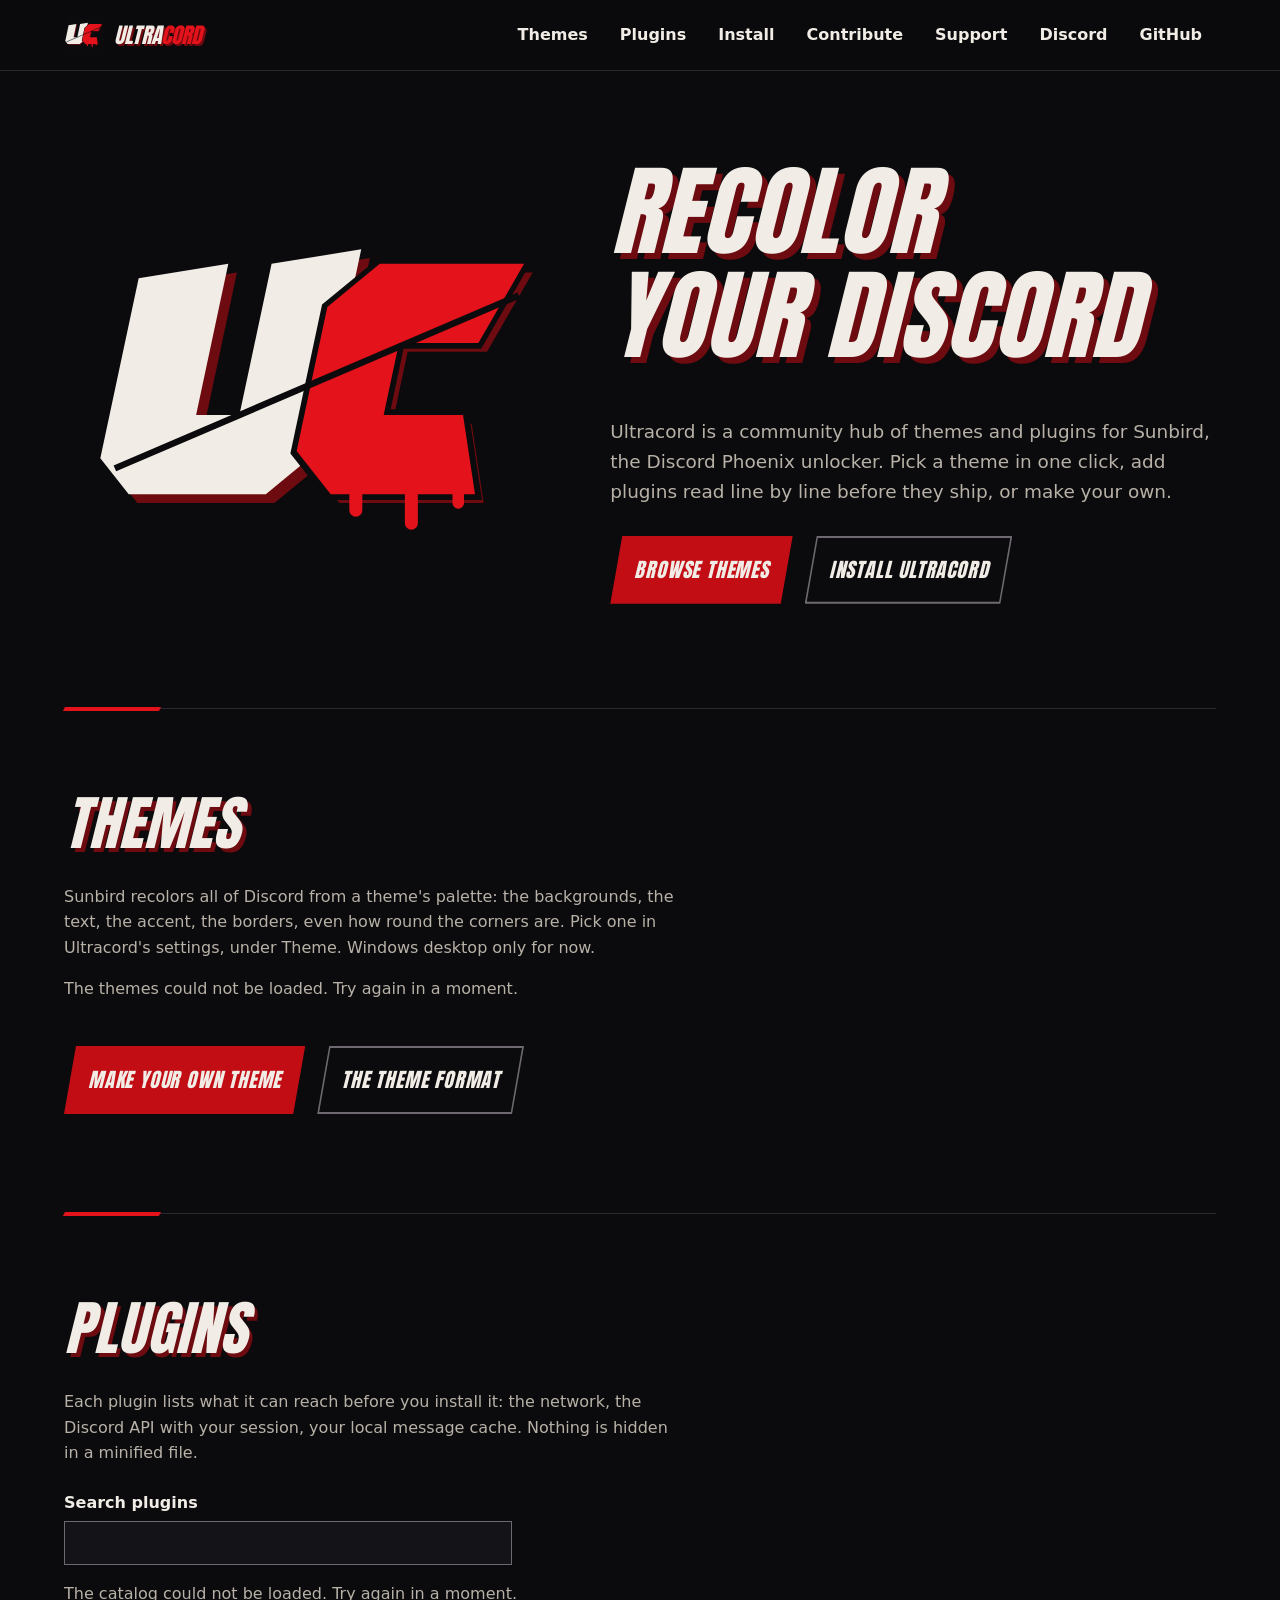
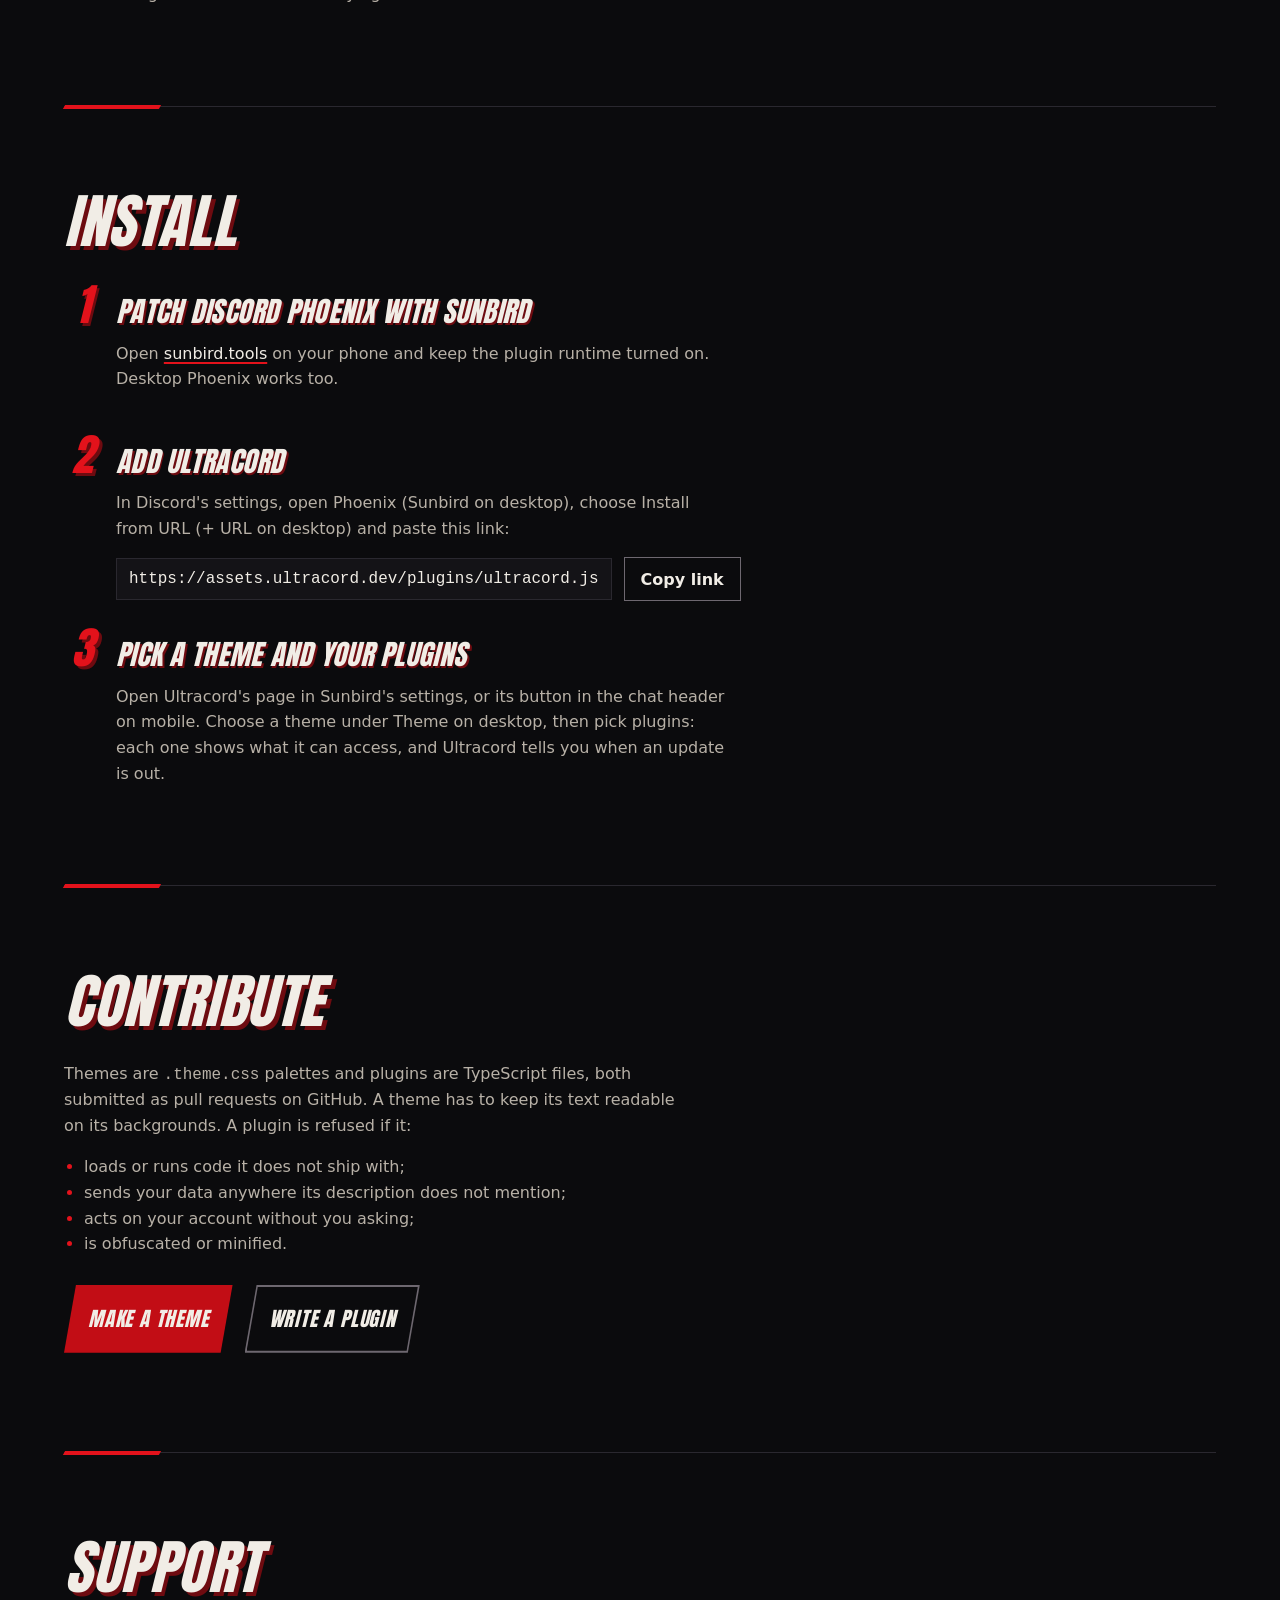
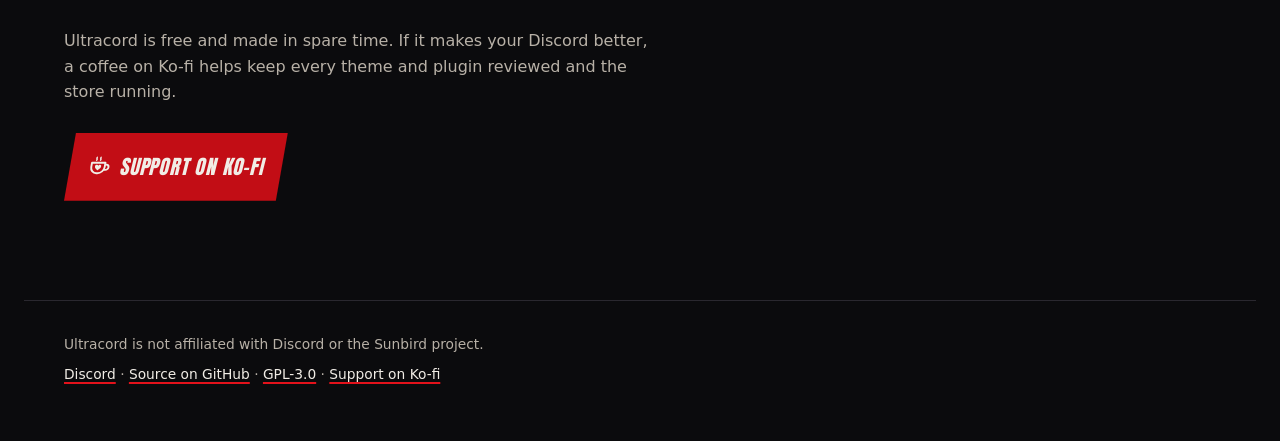
==== index.html @ 5e53730f "Add Discord Link" ====
<!doctype html>
<html lang="en">
<head>
  <meta charset="utf-8">
  <meta name="viewport" content="width=device-width, initial-scale=1">
  <meta name="color-scheme" content="dark">
  <meta name="theme-color" content="#0b0b0d">
  <meta http-equiv="Content-Security-Policy" content="default-src 'self'; connect-src 'self' https://assets.ultracord.dev; img-src 'self' data:; font-src 'self'; style-src 'self'; script-src 'self'; base-uri 'none'; form-action 'none'; object-src 'none'">
  <title>Ultracord: themes and plugins for Sunbird</title>
  <meta name="description" content="Community themes and reviewed plugins for Sunbird, the Discord Phoenix unlocker. Recolor Discord in one click.">
  <meta property="og:title" content="Ultracord">
  <meta property="og:description" content="Community themes and plugins for Sunbird, reviewed before they ship.">
  <meta property="og:image" content="https://ultracord.dev/assets/ultracord-icon-512.png">
  <meta property="og:url" content="https://ultracord.dev/">
  <link rel="icon" href="favicon.ico" sizes="48x48">
  <link rel="icon" href="favicon.svg" type="image/svg+xml">
  <link rel="apple-touch-icon" href="apple-touch-icon.png">
  <link rel="preload" href="fonts/anton-latin.woff2" as="font" type="font/woff2" crossorigin>
  <link rel="stylesheet" href="styles.css">
  <script src="app.js" type="module"></script>
</head>
<body>
  <a class="skip-link visually-hidden" href="#main-title">Skip to content</a>

  <header class="site-header">
    <div class="header-inner">
      <a class="site-logo" href="./">
        <img src="favicon.svg" width="40" height="40" alt="">
        <span class="wordmark">Ultra<span>cord</span></span>
      </a>

      <nav class="site-nav" aria-label="Primary">
        <button class="menu-button" type="button" popovertarget="site-menu" popovertargetaction="toggle" aria-controls="site-menu">
          <span class="menu-icon" aria-hidden="true"></span>
          <span>Menu</span>
        </button>
        <ul id="site-menu" class="site-menu" popover="auto">
          <li><a href="#themes">Themes</a></li>
          <li><a href="#plugins">Plugins</a></li>
          <li><a href="#install">Install</a></li>
          <li><a href="#contribute">Contribute</a></li>
          <li><a href="#support">Support</a></li>
          <li><a href="https://discord.gg/4bGBcUesCu">Discord</a></li>
          <li><a href="https://github.com/acasamit/ultracord">GitHub</a></li>
        </ul>
      </nav>
    </div>
  </header>

  <main>
    <section class="hero" aria-labelledby="main-title">
      <img class="hero-mark" src="assets/ultracord-logo-on-dark.svg" width="700" height="440" alt="" fetchpriority="high">
      <div class="hero-text">
        <h1 id="main-title" tabindex="-1">Recolor your Discord</h1>
        <p class="lead">Ultracord is a community hub of themes and plugins for Sunbird, the Discord Phoenix unlocker. Pick a theme in one click, add plugins read line by line before they ship, or make your own.</p>
        <p class="actions">
          <a class="button" href="#themes">Browse themes</a>
          <a class="button button-ghost" href="#install">Install Ultracord</a>
        </p>
      </div>
    </section>

    <section id="themes" class="section" aria-labelledby="themes-title">
      <h2 id="themes-title">Themes</h2>
      <p>Sunbird recolors all of Discord from a theme's palette: the backgrounds, the text, the accent, the borders, even how round the corners are. Pick one in Ultracord's settings, under Theme. Windows desktop only for now.</p>
      <p id="themes-status" class="status" role="status">Loading the themes…</p>
      <ul id="themes-catalog" class="cards theme-cards"></ul>
      <p class="actions">
        <a class="button" href="create.html">Make your own theme</a>
        <a class="button button-ghost" href="https://github.com/acasamit/ultracord/blob/main/themes/README.md">The theme format</a>
      </p>
    </section>

    <section id="plugins" class="section" aria-labelledby="plugins-title">
      <h2 id="plugins-title">Plugins</h2>
      <p>Each plugin lists what it can reach before you install it: the network, the Discord API with your session, your local message cache. Nothing is hidden in a minified file.</p>
      <div class="search">
        <label for="plugin-search">Search plugins</label>
        <input id="plugin-search" type="search" autocomplete="off" spellcheck="false">
      </div>
      <p id="catalog-status" class="status" role="status">Loading the catalog…</p>
      <ul id="catalog" class="cards"></ul>
    </section>

    <section id="install" class="section" aria-labelledby="install-title">
      <h2 id="install-title">Install</h2>
      <ol class="steps">
        <li>
          <h3>Patch Discord Phoenix with Sunbird</h3>
          <p>Open <a href="https://sunbird.tools/">sunbird.tools</a> on your phone and keep the plugin runtime turned on. Desktop Phoenix works too.</p>
        </li>
        <li>
          <h3>Add Ultracord</h3>
          <p>In Discord's settings, open Phoenix (Sunbird on desktop), choose Install from URL (+ URL on desktop) and paste this link:</p>
          <div class="copy-row">
            <code id="store-url">https://assets.ultracord.dev/plugins/ultracord.js</code>
            <span class="copy">
              <button class="copy-button" type="button" command="--copy" commandfor="store-url">Copy link<span class="visually-hidden"> to the Ultracord plugin</span></button>
              <span class="tip" role="status"></span>
            </span>
          </div>
        </li>
        <li>
          <h3>Pick a theme and your plugins</h3>
          <p>Open Ultracord's page in Sunbird's settings, or its button in the chat header on mobile. Choose a theme under Theme on desktop, then pick plugins: each one shows what it can access, and Ultracord tells you when an update is out.</p>
        </li>
      </ol>
    </section>

    <section id="contribute" class="section" aria-labelledby="contribute-title">
      <h2 id="contribute-title">Contribute</h2>
      <p>Themes are <code>.theme.css</code> palettes and plugins are TypeScript files, both submitted as pull requests on GitHub. A theme has to keep its text readable on its backgrounds. A plugin is refused if it:</p>
      <ul class="rules">
        <li>loads or runs code it does not ship with;</li>
        <li>sends your data anywhere its description does not mention;</li>
        <li>acts on your account without you asking;</li>
        <li>is obfuscated or minified.</li>
      </ul>
      <p class="actions">
        <a class="button" href="create.html">Make a theme</a>
        <a class="button button-ghost" href="https://github.com/acasamit/ultracord/blob/main/CONTRIBUTING.md">Write a plugin</a>
      </p>
    </section>

    <section id="support" class="section" aria-labelledby="support-title">
      <h2 id="support-title">Support</h2>
      <p>Ultracord is free and made in spare time. If it makes your Discord better, a coffee on Ko-fi helps keep every theme and plugin reviewed and the store running.</p>
      <p class="actions">
        <a class="button" href="https://ko-fi.com/acasamit">
          <svg class="button-icon" viewBox="0 0 24 24" width="24" height="24" aria-hidden="true" focusable="false">
            <path d="M8 2.5c-.8 1 .8 1.6 0 2.8M12 2.5c-.8 1 .8 1.6 0 2.8" fill="none" stroke="currentColor" stroke-width="1.6" stroke-linecap="round"/>
            <path d="M3.5 8h14v4.5a6.5 6.5 0 0 1-6.5 6.5h-1a6.5 6.5 0 0 1-6.5-6.5z" fill="none" stroke="currentColor" stroke-width="2" stroke-linejoin="round"/>
            <path d="M17.5 10h1.25a2.75 2.75 0 0 1 0 5.5H17" fill="none" stroke="currentColor" stroke-width="2"/>
            <path d="M10.5 16s-3.2-1.9-3.2-3.9a1.6 1.6 0 0 1 3.2-.5 1.6 1.6 0 0 1 3.2.5c0 2-3.2 3.9-3.2 3.9z" fill="currentColor"/>
          </svg>
          Support on Ko-fi
        </a>
      </p>
    </section>
  </main>

  <footer class="site-footer">
    <p>Ultracord is not affiliated with Discord or the Sunbird project.</p>
    <p><a href="https://discord.gg/4bGBcUesCu">Discord</a> · <a href="https://github.com/acasamit/ultracord">Source on GitHub</a> · <a href="https://github.com/acasamit/ultracord/blob/main/LICENSE">GPL-3.0</a> · <a href="https://ko-fi.com/acasamit">Support on Ko-fi</a></p>
  </footer>
</body>
</html>
---- styles.css ----
@font-face {
  font-family: "Anton";
  src: url("fonts/anton-latin.woff2") format("woff2");
  font-weight: 400;
  font-display: swap;
  unicode-range: U+0000-00FF, U+0131, U+0152-0153, U+02BB-02BC, U+02C6, U+02DA, U+02DC, U+0304,
    U+0308, U+0329, U+2000-206F, U+20AC, U+2122, U+2191, U+2193, U+2212, U+2215, U+FEFF, U+FFFD;
}

:root {
  color-scheme: dark;
  --ink: #0b0b0d;
  --panel: #141317;
  --line: #2a282f;
  --line-strong: #6e6870;
  --bone: #f1ede6;
  --muted: #b8b1a7;
  --red: #e3121b;
  --red-button: #c20d15;
  --red-text: #ff5a5f;
  --deep: #6e0b10;
  --display: "Anton", Impact, "Arial Narrow", sans-serif;
  --body: system-ui, -apple-system, "Segoe UI", Roboto, sans-serif;
  --mono: ui-monospace, "Cascadia Code", Consolas, monospace;
  --gutter: clamp(1rem, 0.5rem + 3vw, 2.5rem);
  --measure: 72rem;

  accent-color: var(--red);
  scrollbar-color: var(--line-strong) var(--ink);
}

html {
  background: var(--ink);
  scroll-padding-block-start: 5.5rem;
}

@media (prefers-reduced-motion: no-preference) {
  html {
    scroll-behavior: smooth;
  }
}

body {
  margin: 0;
  color: var(--bone);
  font-family: var(--body);
  font-size-adjust: from-font;
  font-size: 1rem;
  line-height: 1.6;
  overflow-wrap: break-word;
}

::selection {
  background: var(--red-button);
  color: var(--bone);
}

img {
  max-inline-size: 100%;
  block-size: auto;
}

a {
  color: var(--bone);
  text-decoration-color: var(--red);
  text-decoration-thickness: 0.12em;
  text-underline-offset: 0.2em;

  &:hover {
    color: var(--red-text);
  }
}

:where(a:any-link, button, input, select):focus-visible {
  outline: 3px solid var(--bone);
  outline-offset: 3px;
}

:where(h1, h2, h3) {
  font-family: var(--display);
  font-size-adjust: cap-height from-font;
  font-weight: 400;
  font-style: italic;
  line-height: 1.05;
  letter-spacing: 0.01em;
  text-transform: uppercase;
  text-wrap: balance;
  text-shadow: 0.06em 0.06em 0 var(--deep);
  margin-block: 0 0.5em;
}

h1 {
  font-size: clamp(2.75rem, 1.4rem + 6vw, 6.5rem);
}

h2 {
  font-size: clamp(2rem, 1.3rem + 3vw, 3.75rem);
}

h3 {
  font-size: clamp(1.375rem, 1.2rem + 0.8vw, 1.75rem);
}

p,
li {
  text-wrap: pretty;
}

p {
  max-inline-size: 60ch;
  margin-block: 0 1rem;
}

code {
  font-family: var(--mono);
  font-size: 0.9375rem;
}

.visually-hidden:where(:not(:focus-within, :active)) {
  position: absolute !important;
  clip-path: inset(50%) !important;
  overflow: hidden !important;
  width: 1px !important;
  height: 1px !important;
  margin: -1px !important;
  padding: 0 !important;
  border: 0 !important;
  white-space: nowrap !important;
}

.skip-link:focus-visible {
  position: fixed;
  inset-block-start: 1rem;
  inset-inline-start: 1rem;
  z-index: 10;
  padding: 0.75rem 1rem;
  background: var(--bone);
  color: var(--ink);
}

/* Header and navigation */

.site-header {
  position: sticky;
  inset-block-start: 0;
  z-index: 5;
  background: color-mix(in srgb, var(--ink) 92%, transparent);
  border-block-end: 1px solid var(--line);
}

.header-inner {
  display: flex;
  align-items: center;
  justify-content: space-between;
  gap: 1.5rem;
  max-inline-size: var(--measure);
  margin-inline: auto;
  padding: 0.75rem var(--gutter);

  > * {
    flex-shrink: 0;
    white-space: nowrap;
  }
}

.site-logo {
  display: inline-flex;
  align-items: center;
  gap: 0.625rem;
  text-decoration: none;

  img {
    inline-size: 2.5rem;
  }
}

.wordmark {
  font-family: var(--display);
  font-size: 1.75rem;
  font-style: italic;
  line-height: 1;
  text-transform: uppercase;
  text-shadow: 0.06em 0.06em 0 var(--deep);
  color: var(--bone);

  span {
    color: var(--red);
  }
}

.menu-button {
  display: inline-flex;
  align-items: center;
  gap: 0.5rem;
  min-block-size: 2.75rem;
  padding: 0.5rem 0.875rem;
  border: 1px solid var(--line-strong);
  background: var(--panel);
  color: var(--bone);
  font: inherit;
  cursor: pointer;
  anchor-name: --menu-button;
}

.menu-icon {
  inline-size: 1.125rem;
  block-size: 0.875rem;
  background: linear-gradient(currentColor 0 0) top / 100% 2px no-repeat,
    linear-gradient(currentColor 0 0) center / 100% 2px no-repeat,
    linear-gradient(currentColor 0 0) bottom / 100% 2px no-repeat;
}

.site-menu {
  list-style: none;
  margin: 0;
  padding: 0.5rem;
  border: 1px solid var(--line-strong);
  background: var(--panel);
  color: var(--bone);

  a {
    display: block;
    padding: 0.625rem 0.875rem;
    font-weight: 600;
    text-decoration: none;

    &:hover {
      color: var(--red-text);
    }
  }
}

.site-header .site-menu {
  position: fixed;
  inset: auto;
  inset-block-start: anchor(--menu-button bottom);
  inset-inline-end: 1rem;
  inline-size: min(80dvw, 18rem);
  max-inline-size: calc(100dvw - 2rem);
  block-size: fit-content;
  max-block-size: calc(100dvh - 6rem);
  margin-block-start: 0.5rem;
  overflow: auto;
}

@supports not (anchor-name: --a) {
  .site-header .site-menu {
    inset-block-start: 4.5rem;
  }
}

.site-header.is-wide {
  .menu-button {
    display: none;
  }

  .site-menu {
    position: static;
    display: flex;
    align-items: center;
    gap: 0.25rem;
    inline-size: auto;
    max-inline-size: none;
    block-size: auto;
    max-block-size: none;
    overflow: visible;
    margin: 0;
    padding: 0;
    border: 0;
    background: transparent;
  }

  .site-menu::backdrop {
    display: none;
  }
}

.site-header.is-measuring * {
  transition: none !important;
}

/* Sections */

main {
  max-inline-size: var(--measure);
  margin-inline: auto;
  padding-inline: var(--gutter);
}

.hero {
  display: grid;
  gap: clamp(1.5rem, 1rem + 2vw, 3rem);
  align-items: center;
  padding-block: clamp(2.5rem, 1.5rem + 5vw, 6rem);

  h1:focus {
    outline: none;
  }
}

@media (width >= 60rem) {
  .hero {
    grid-template-columns: minmax(0, 5fr) minmax(0, 6fr);
  }
}

.hero-mark {
  inline-size: min(100%, 34rem);
  justify-self: center;
}

.lead {
  font-size: 1.1875rem;
  color: var(--muted);
}

.section {
  position: relative;
  padding-block: clamp(3rem, 2rem + 4vw, 5.5rem);
  border-block-start: 1px solid var(--line);

  &::before {
    content: "";
    position: absolute;
    inset-block-start: -2px;
    inset-inline-start: 0;
    inline-size: 6rem;
    block-size: 4px;
    background: var(--red);
    transform: skewX(-30deg);
  }

  > p {
    color: var(--muted);
  }
}

/* Buttons */

.actions {
  display: flex;
  flex-wrap: wrap;
  gap: 0.75rem;
  margin-block-start: 1.75rem;
}

.button {
  position: relative;
  isolation: isolate;
  display: inline-flex;
  align-items: center;
  min-block-size: 3rem;
  padding: 0.625rem 1.5rem;
  color: var(--bone);
  font-family: var(--display);
  /* Anton at its own size: the body's x-height match would shrink it by about 15%. */
  font-size-adjust: cap-height from-font;
  font-size: 1.25rem;
  font-style: italic;
  letter-spacing: 0.04em;
  text-decoration: none;
  text-transform: uppercase;

  &::before {
    content: "";
    position: absolute;
    inset: 0;
    z-index: -1;
    background: var(--red-button);
    clip-path: polygon(0.75rem 0, 100% 0, calc(100% - 0.75rem) 100%, 0 100%);
  }

  &:hover {
    color: var(--bone);

    &::before {
      background: var(--deep);
    }
  }
}

/* Leans with the italic label. */
.button-icon {
  flex: none;
  inline-size: 1.15em;
  block-size: 1.15em;
  margin-inline-end: 0.5rem;
  transform: skewX(-10deg);
}

/* The outline is a full shape with a smaller one on top, so the slanted sides keep it too. */
.button-ghost {
  &::before,
  &:hover::before {
    background: var(--line-strong);
  }

  &::after {
    content: "";
    position: absolute;
    inset: 2px;
    z-index: -1;
    background: var(--ink);
    clip-path: polygon(0.7rem 0, 100% 0, calc(100% - 0.7rem) 100%, 0 100%);
  }

  &:hover::after {
    background: var(--panel);
  }
}

/* Catalog */

.search {
  display: grid;
  gap: 0.375rem;
  max-inline-size: 28rem;
  margin-block: 1.5rem 1rem;

  label {
    font-weight: 600;
  }

  input {
    min-block-size: 2.75rem;
    padding: 0.5rem 0.75rem;
    border: 1px solid var(--line-strong);
    background: var(--panel);
    color: var(--bone);
    font: inherit;
  }
}

.status {
  color: var(--muted);
}

.cards {
  display: grid;
  grid-template-columns: repeat(auto-fill, minmax(min(100%, 19rem), 1fr));
  gap: 1rem;
  list-style: none;
  margin: 0;
  padding: 0;
}

.card {
  container-type: inline-size;
  display: grid;
  gap: 0.75rem;
  block-size: 100%;
  box-sizing: border-box;
  padding: 1.25rem;
  background: var(--panel);
  border: 1px solid var(--line);
  border-block-start: 3px solid var(--red);

  h3 {
    margin: 0;
    font-size: 1.5rem;
  }

  > p {
    margin: 0;
    color: var(--muted);
  }

  footer {
    align-self: end;
  }
}

.meta {
  display: flex;
  flex-wrap: wrap;
  gap: 0.25rem 1rem;
  margin: 0;
  padding: 0;
  list-style: none;
  font-size: 0.875rem;
  color: var(--muted);
}

.access {
  display: flex;
  flex-wrap: wrap;
  gap: 0.375rem;
  margin: 0;
  padding: 0;
  list-style: none;

  li {
    padding: 0.125rem 0.5rem;
    border: 1px solid var(--line-strong);
    font-size: 0.8125rem;
  }
}

.warning {
  color: var(--red-text);
  font-weight: 600;
}

/* Copy */

.copy-row {
  display: flex;
  flex-wrap: wrap;
  align-items: center;
  gap: 0.5rem 0.75rem;

  code {
    padding: 0.5rem 0.75rem;
    background: var(--panel);
    border: 1px solid var(--line);
    overflow-wrap: anywhere;
  }
}

.copy {
  position: relative;
  display: inline-flex;
}

.copy-button {
  min-inline-size: 1.5rem;
  min-block-size: 2.75rem;
  padding: 0.5rem 1rem;
  border: 1px solid var(--line-strong);
  background: var(--ink);
  color: var(--bone);
  font: inherit;
  font-weight: 600;
  cursor: pointer;

  &:hover {
    border-color: var(--bone);
  }

  &[data-copied] {
    border-color: var(--bone);
  }

  &[data-failed] {
    border-color: var(--red-text);
  }
}

.tip {
  position: absolute;
  inset-block-end: calc(100% + 0.5rem);
  inset-inline-start: 50%;
  translate: -50% 0;
  padding: 0.25rem 0.5rem;
  background: var(--bone);
  color: var(--ink);
  font-size: 0.875rem;
  font-weight: 600;
  white-space: nowrap;
  opacity: 0;
  pointer-events: none;
}

.copy-button:is([data-copied], [data-failed]) + .tip {
  opacity: 1;
}

@media (prefers-reduced-motion: no-preference) {
  .tip {
    transition: opacity 0.15s;
  }
}

/* Install steps */

.steps {
  display: grid;
  gap: 1.5rem;
  margin: 1.5rem 0 0;
  padding: 0;
  list-style: none;
  counter-reset: step;

  /* The number sits on the title's baseline, in a column as wide for every step, so the titles
     line up whatever the digit. */
  > li {
    counter-increment: step;
    display: grid;
    grid-template-columns: 2.25rem minmax(0, 1fr);
    column-gap: 1rem;

    &::before {
      content: counter(step);
      grid-row: 1;
      align-self: baseline;
      font-family: var(--display);
      font-size-adjust: cap-height from-font;
      font-size: 2.75rem;
      font-style: italic;
      line-height: 1;
      text-align: center;
      color: var(--red);
      text-shadow: 0.06em 0.06em 0 var(--deep);
    }

    > * {
      grid-column: 2;
    }

    > h3 {
      grid-row: 1;
      align-self: baseline;
    }

    p {
      color: var(--muted);
    }
  }
}

.rules {
  color: var(--muted);
  max-inline-size: 60ch;
  padding-inline-start: 1.25rem;

  li::marker {
    color: var(--red);
  }
}

.site-footer {
  max-inline-size: var(--measure);
  margin-inline: auto;
  padding: 2rem var(--gutter) 3rem;
  border-block-start: 1px solid var(--line);
  color: var(--muted);
  font-size: 0.875rem;

  p {
    margin-block: 0 0.5rem;
  }
}

@media (pointer: coarse) {
  .site-menu a {
    padding-block: 0.875rem;
  }
}

@media (forced-colors: active) {
  .button::before {
    border: 2px solid ButtonText;
  }
}

/* Themes: each card draws a sketch of Discord in the theme's palette. */

.theme-cards {
  grid-template-columns: repeat(auto-fill, minmax(min(100%, 21rem), 1fr));
}

.theme-card {
  border-block-start-color: var(--tp-accent, var(--red));
}

.button-small {
  min-block-size: 2.25rem;
  padding: 0.375rem 1.125rem;
  font-size: 1rem;
}

.swatches {
  display: flex;
  flex-wrap: wrap;
  gap: 0.25rem;
  margin: 0;
  padding: 0;
  list-style: none;

  li {
    inline-size: 1.375rem;
    aspect-ratio: 1;
    background: var(--c);
    border: 1px solid var(--line-strong);
  }
}

/* The sketch: server list, channels, chat with a popup. Sizes follow the card's width. */
.tp {
  --tp-r: 1;
  display: grid;
  grid-template-columns: 11% 28% 1fr;
  aspect-ratio: 16 / 10;
  overflow: hidden;
  border: 1px solid var(--line);
  background: var(--tp-primary);
  container-type: inline-size;
}

/* Below the layout rules, so a row stays flex. */
:where(.tp span) {
  display: block;
}

.tp-bar {
  flex: none;
  inline-size: var(--w);
  block-size: 1.6cqi;
  border-radius: 1cqi;
  background: var(--tp-muted);
  opacity: 0.8;

  &.is-strong {
    background: var(--tp-text);
    opacity: 1;
  }
}

.tp-rail {
  display: flex;
  flex-direction: column;
  align-items: center;
  gap: 2.4cqi;
  padding-block: 3cqi;
  background: var(--tp-tertiary);
}

.tp-server {
  inline-size: 6.6cqi;
  aspect-ratio: 1;
  border-radius: 50%;
  background: var(--tp-elevated);

  &.is-home,
  &.is-active {
    border-radius: calc(2cqi * var(--tp-r));
    background: var(--tp-accent);
  }
}

.tp-sep {
  inline-size: 4cqi;
  block-size: 0.4cqi;
  background: var(--tp-border);
}

.tp-side {
  display: flex;
  flex-direction: column;
  gap: 1.6cqi;
  padding: 3cqi 2.4cqi;
  background: var(--tp-secondary);
}

.tp-name {
  margin-block-end: 1.6cqi;
}

.tp-row {
  display: flex;
  align-items: center;
  gap: 1.6cqi;
  padding: 1.2cqi 1.6cqi;
  border-radius: calc(1cqi * var(--tp-r));

  &.is-active {
    background: var(--tp-elevated);

    .tp-bar {
      background: var(--tp-text);
      opacity: 1;
    }
  }
}

.tp-hash {
  flex: none;
  inline-size: 1.6cqi;
  aspect-ratio: 1;
  border: 0.35cqi solid var(--tp-muted);
  border-radius: 0.4cqi;
  transform: skewX(-12deg);
}

.tp-chat {
  position: relative;
  display: flex;
  flex-direction: column;
  gap: 3cqi;
  padding: 0 3.5cqi 3cqi;
}

.tp-head {
  display: flex;
  align-items: center;
  gap: 1.6cqi;
  padding-block: 3cqi;
  border-block-end: 0.3cqi solid var(--tp-border);
}

.tp-msg {
  display: flex;
  gap: 2.4cqi;
}

.tp-avatar {
  flex: none;
  inline-size: 7cqi;
  aspect-ratio: 1;
  border-radius: 50%;
  background: var(--tp-elevated);

  &.is-accent {
    background: var(--tp-accent);
  }
}

.tp-lines {
  display: flex;
  flex: 1;
  flex-direction: column;
  gap: 1.4cqi;
  padding-block-start: 0.6cqi;
}

.tp-new {
  display: flex;
  align-items: center;
  gap: 1.6cqi;

  &::before {
    content: "";
    flex: 1;
    block-size: 0.3cqi;
    background: var(--tp-accent);
  }
}

.tp-pill {
  inline-size: 7cqi;
  block-size: 2.4cqi;
  border-radius: calc(0.8cqi * var(--tp-r));
  background: var(--tp-accent);
}

.tp-pop {
  position: absolute;
  inset-block-start: 26%;
  inset-inline-end: 4cqi;
  display: flex;
  flex-direction: column;
  gap: 1.4cqi;
  inline-size: 22cqi;
  padding: 2.4cqi;
  border: 0.3cqi solid var(--tp-border);
  border-radius: calc(1.6cqi * var(--tp-r));
  background: var(--tp-elevated);
  box-shadow: 0 1.6cqi 4cqi rgb(0 0 0 / 0.4);
}

.tp-btn {
  block-size: 3.6cqi;
  margin-block-start: 0.8cqi;
  border-radius: calc(1cqi * var(--tp-r));
  background: var(--tp-accent);
}

.tp-input {
  margin-block-start: auto;
  padding: 2.2cqi 2.4cqi;
  border-radius: calc(1.6cqi * var(--tp-r));
  background: var(--tp-elevated);
}

@media (forced-colors: active) {
  .tp {
    display: none;
  }
}

/* Theme maker: the form on the left, the sketch and its checks kept in view on the right. On a
   phone the sketch stays pinned under the header, smaller, above the form. */

button.button {
  border: 0;
  background: none;
  cursor: pointer;
}

.button[aria-disabled="true"] {
  opacity: 0.55;
  cursor: not-allowed;
}

.creator-head {
  padding-block: clamp(2rem, 1.5rem + 3vw, 4rem) 1.5rem;

  h1:focus {
    outline: none;
  }
}

.creator {
  display: grid;
  gap: 2rem;
  padding-block-end: clamp(3rem, 2rem + 4vw, 5.5rem);
}

.creator-side {
  position: sticky;
  inset-block-start: 4.1rem;
  z-index: 1;
  padding-block: 0.75rem;
  background: var(--ink);
  border-block-end: 1px solid var(--line);
}

.creator-preview .tp {
  max-inline-size: calc(30dvh * 1.6);
  margin-inline: auto;
}

@media (width >= 60rem) {
  .creator {
    grid-template-columns: minmax(0, 1fr) minmax(0, 1.2fr);
    grid-template-areas:
      "form side"
      "out side";
    align-items: start;
    column-gap: 3rem;
  }

  .creator-form {
    grid-area: form;
  }

  .creator-out {
    grid-area: out;
  }

  .creator-side {
    grid-area: side;
    inset-block-start: 6rem;
    padding: 0;
    border: 0;
  }

  .creator-preview .tp {
    max-inline-size: none;
  }
}

.checks {
  display: flex;
  flex-wrap: wrap;
  justify-content: center;
  gap: 0.375rem;
  margin: 0.75rem 0 0;
  padding: 0;
  list-style: none;
  font-size: 0.8125rem;

  li {
    display: inline-flex;
    align-items: baseline;
    gap: 0.25rem;
    padding: 0.25rem 0.625rem;
    border: 1px solid var(--line-strong);
    background: var(--panel);
    color: var(--muted);

    &::before {
      content: "\2713" / "";
      color: var(--bone);
      font-weight: 700;
    }
  }

  strong {
    color: var(--bone);
  }

  .is-low {
    border-color: var(--red-text);

    &::before {
      content: "\00D7" / "";
      color: var(--red-text);
    }

    strong,
    .needs {
      color: var(--red-text);
    }
  }
}

@media (width >= 60rem) {
  .checks {
    justify-content: start;
    font-size: 0.875rem;
  }
}

.field-group {
  margin: 0 0 2rem;
  padding: 0;
  border: 0;
  min-inline-size: 0;

  legend {
    margin-block-end: 0.75rem;
    padding: 0;
    font-family: var(--display);
    font-size-adjust: cap-height from-font;
    font-size: 1.5rem;
    font-style: italic;
    text-transform: uppercase;
    text-shadow: 0.06em 0.06em 0 var(--deep);
  }
}

.field {
  display: grid;
  gap: 0.375rem;
  margin-block-end: 1.25rem;

  > label {
    font-weight: 600;
  }
}

.help {
  margin: 0;
  color: var(--muted);
  font-size: 0.875rem;
}

.creator-form :is(input[type="text"], select) {
  min-block-size: 2.75rem;
  box-sizing: border-box;
  inline-size: 100%;
  padding: 0.5rem 0.75rem;
  border: 1px solid var(--line-strong);
  background: var(--panel);
  color: var(--bone);
  font: inherit;
}

.color-rows {
  display: grid;
  gap: 0.5rem;
}

.color-row {
  display: grid;
  grid-template-columns: minmax(0, 1fr) 2.75rem 6.25rem;
  align-items: center;
  gap: 0.75rem;
  padding: 0.5rem 0.5rem 0.5rem 0.875rem;
  background: var(--panel);
  border: 1px solid var(--line);

  label {
    font-weight: 600;
  }

  .help {
    display: block;
    font-size: 0.8125rem;
    line-height: 1.35;
  }

  input[type="color"] {
    inline-size: 2.75rem;
    block-size: 2.75rem;
    padding: 0;
    border: 1px solid var(--line-strong);
    background: none;
    cursor: pointer;

    &::-webkit-color-swatch-wrapper {
      padding: 0;
    }

    &::-webkit-color-swatch {
      border: 0;
    }

    &::-moz-color-swatch {
      border: 0;
    }
  }

  .hex {
    background: var(--ink);
    font-family: var(--mono);
    font-size: 0.9375rem;
    text-transform: lowercase;

    &[aria-invalid="true"] {
      border-color: var(--red-text);
    }
  }
}

.color-name {
  display: grid;
  min-inline-size: 0;
}

.range-row {
  display: flex;
  align-items: center;
  gap: 1rem;

  input {
    flex: 1;
    min-inline-size: 0;
    min-block-size: 2.75rem;
  }

  output {
    min-inline-size: 3ch;
    font-family: var(--mono);
    font-variant-numeric: tabular-nums;
  }
}

.check {
  display: flex;
  align-items: center;
  gap: 0.625rem;
  min-block-size: 2.75rem;
  font-weight: 600;
  cursor: pointer;

  input {
    inline-size: 1.25rem;
    block-size: 1.25rem;
    margin: 0;
  }
}

.creator-out {
  min-inline-size: 0;

  h2 {
    font-size: clamp(1.75rem, 1.3rem + 2vw, 2.5rem);
  }

  h3 {
    margin-block-start: 2rem;
    font-size: 1.375rem;
  }

  > p:not(.actions) {
    color: var(--muted);
  }
}

.out-head {
  display: flex;
  flex-wrap: wrap;
  align-items: center;
  justify-content: space-between;
  gap: 0.5rem 1rem;
  margin-block-end: 0.5rem;
}

.file-name {
  overflow-wrap: anywhere;
  color: var(--muted);
}

.code-box {
  margin: 0;
  padding: 1rem 1.25rem;
  overflow-x: auto;
  background: var(--panel);
  border: 1px solid var(--line);
  font-size: 0.875rem;
  line-height: 1.55;
  tab-size: 2;
  white-space: pre-wrap;
  overflow-wrap: anywhere;
}

.creator-out .actions {
  margin-block-start: 1.25rem;
}

.try-steps {
  margin: 0;
  padding-inline-start: 1.25rem;
  color: var(--muted);
  max-inline-size: 60ch;

  li {
    margin-block-end: 0.375rem;
  }

  li::marker {
    color: var(--red);
    font-weight: 700;
  }

  strong {
    color: var(--bone);
  }
}
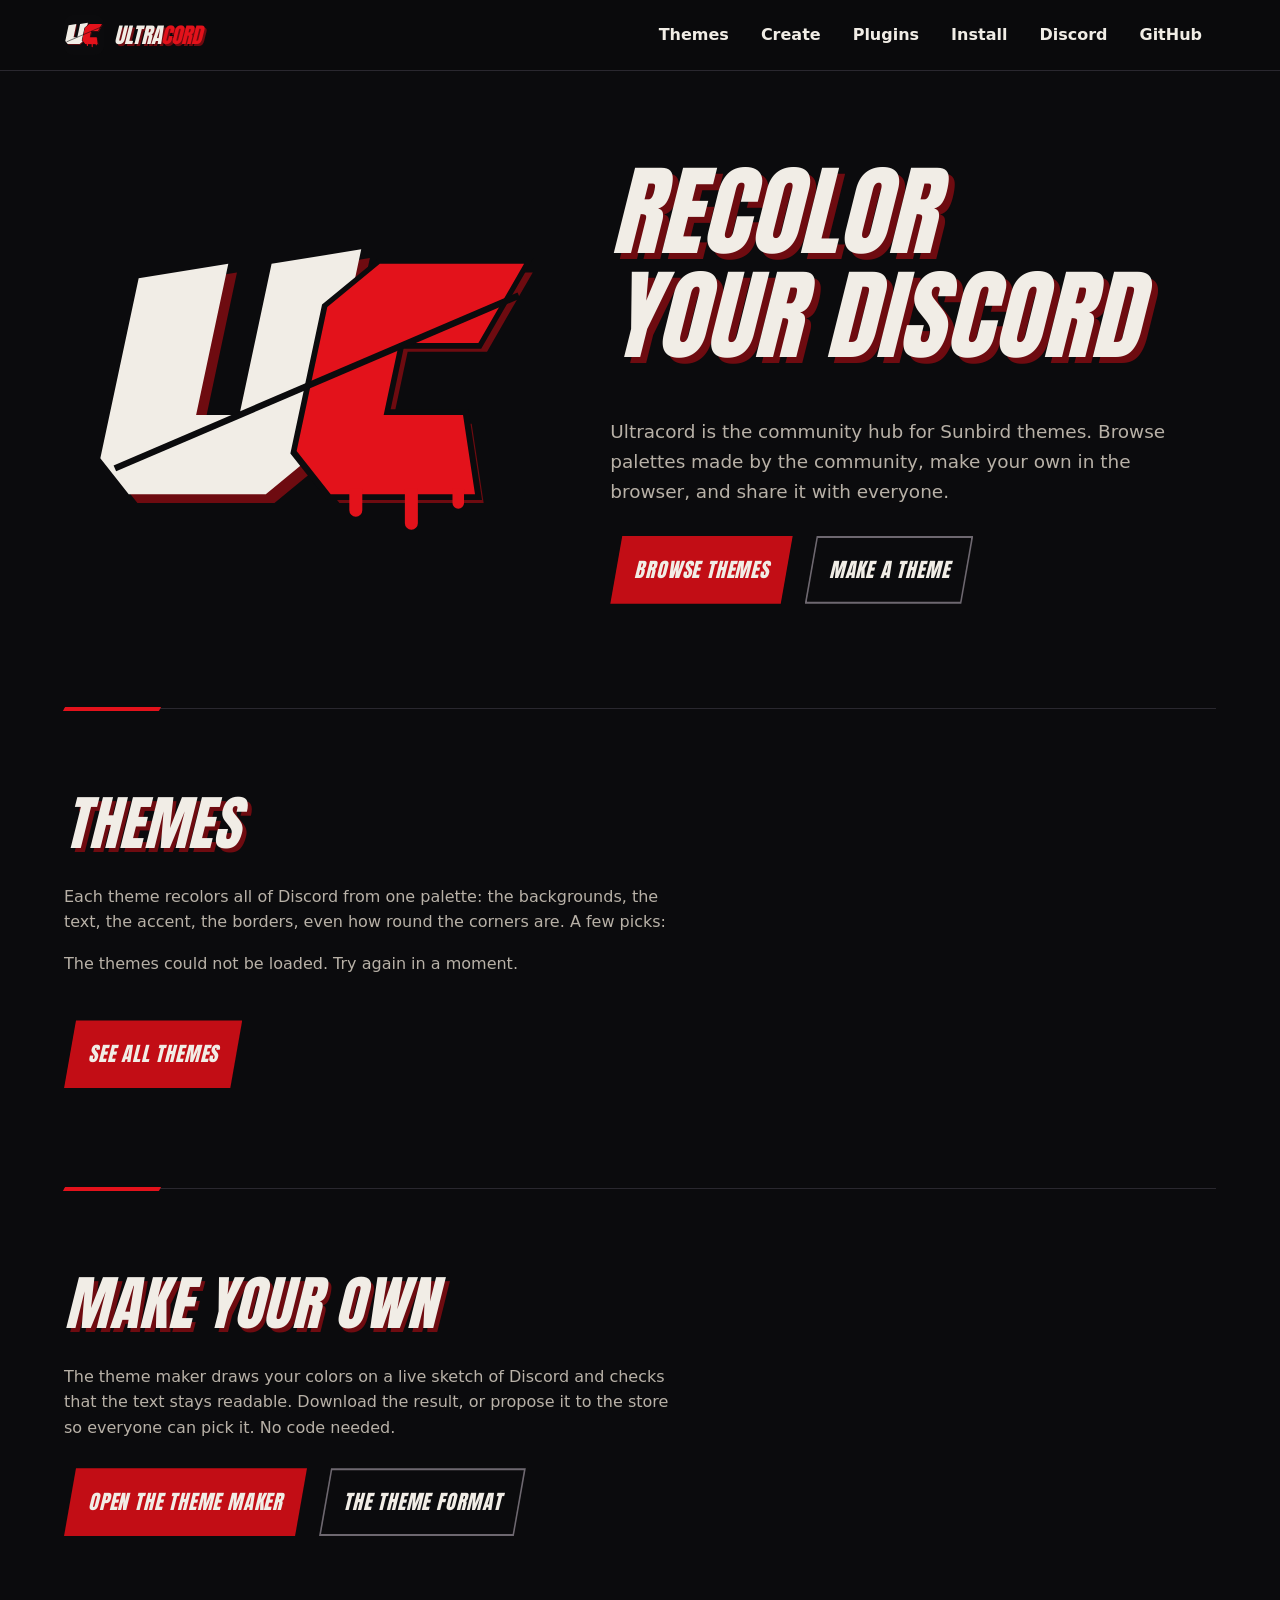
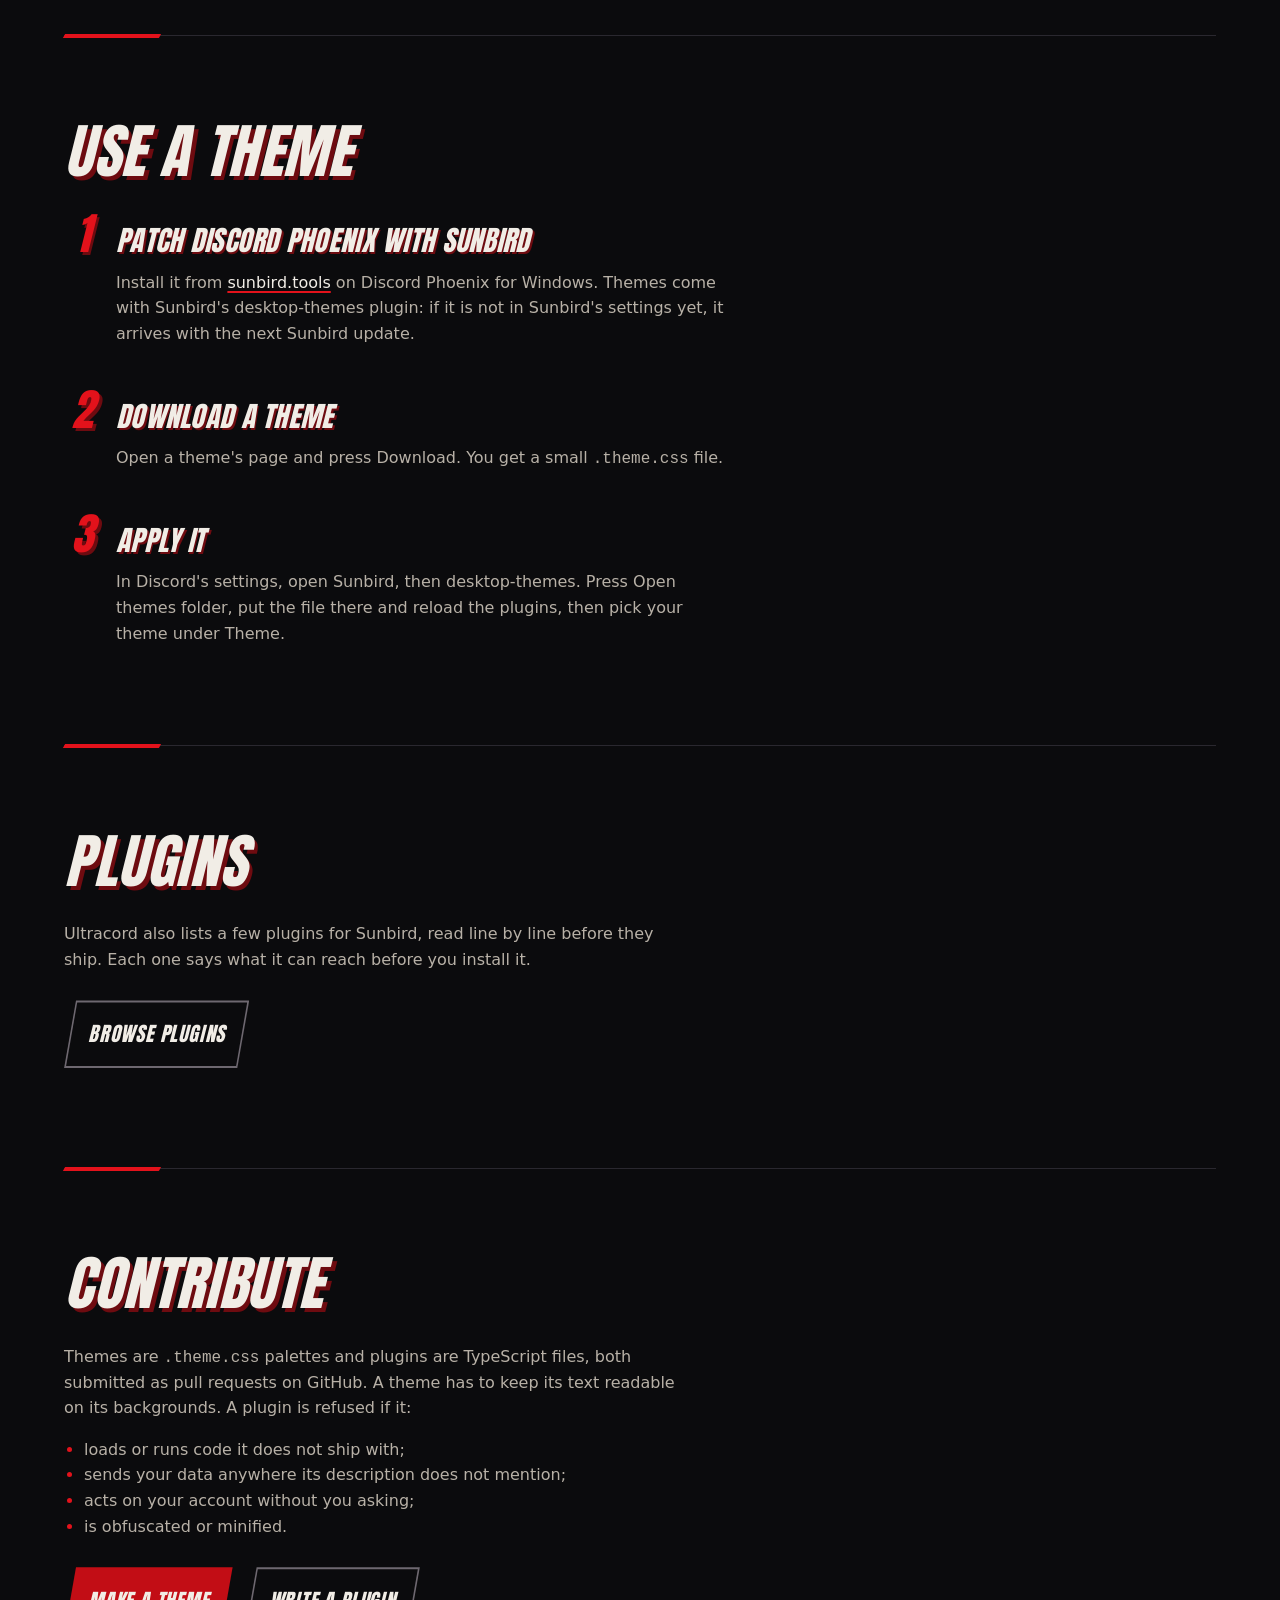
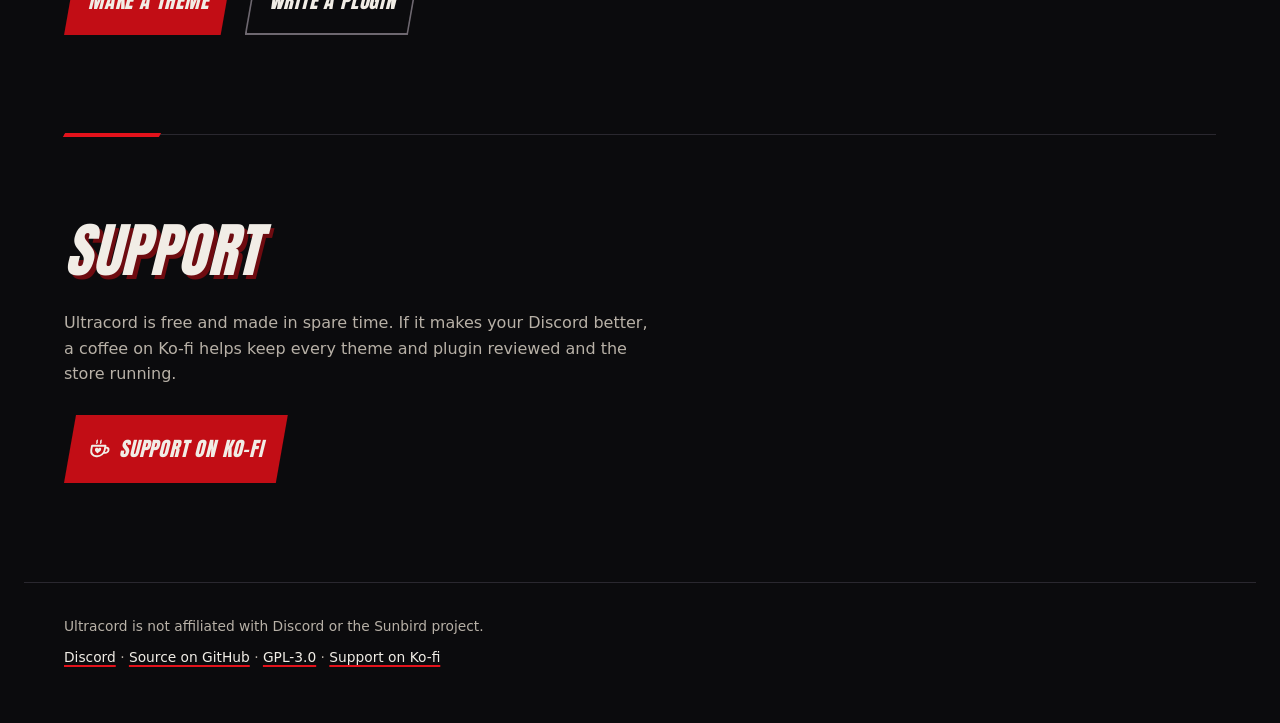
==== commit 28744b34: "Split Site Into Pages + Theme Pages" ====
--- a/index.html
+++ b/index.html
@@ -6,10 +6,10 @@
   <meta name="color-scheme" content="dark">
   <meta name="theme-color" content="#0b0b0d">
   <meta http-equiv="Content-Security-Policy" content="default-src 'self'; connect-src 'self' https://assets.ultracord.dev; img-src 'self' data:; font-src 'self'; style-src 'self'; script-src 'self'; base-uri 'none'; form-action 'none'; object-src 'none'">
-  <title>Ultracord: themes and plugins for Sunbird</title>
-  <meta name="description" content="Community themes and reviewed plugins for Sunbird, the Discord Phoenix unlocker. Recolor Discord in one click.">
+  <title>Ultracord: themes for Sunbird</title>
+  <meta name="description" content="Community themes for Sunbird, the Discord Phoenix unlocker. Browse them, make your own in the browser and share it.">
   <meta property="og:title" content="Ultracord">
-  <meta property="og:description" content="Community themes and plugins for Sunbird, reviewed before they ship.">
+  <meta property="og:description" content="Community themes for Sunbird: browse them, make your own, share it.">
   <meta property="og:image" content="https://ultracord.dev/assets/ultracord-icon-512.png">
   <meta property="og:url" content="https://ultracord.dev/">
   <link rel="icon" href="favicon.ico" sizes="48x48">
@@ -35,11 +35,10 @@
           <span>Menu</span>
         </button>
         <ul id="site-menu" class="site-menu" popover="auto">
-          <li><a href="#themes">Themes</a></li>
-          <li><a href="#plugins">Plugins</a></li>
-          <li><a href="#install">Install</a></li>
-          <li><a href="#contribute">Contribute</a></li>
-          <li><a href="#support">Support</a></li>
+          <li><a href="themes.html">Themes</a></li>
+          <li><a href="create.html">Create</a></li>
+          <li><a href="plugins.html">Plugins</a></li>
+          <li><a href="./#install">Install</a></li>
           <li><a href="https://discord.gg/4bGBcUesCu">Discord</a></li>
           <li><a href="https://github.com/acasamit/ultracord">GitHub</a></li>
         </ul>
@@ -52,59 +51,57 @@
       <img class="hero-mark" src="assets/ultracord-logo-on-dark.svg" width="700" height="440" alt="" fetchpriority="high">
       <div class="hero-text">
         <h1 id="main-title" tabindex="-1">Recolor your Discord</h1>
-        <p class="lead">Ultracord is a community hub of themes and plugins for Sunbird, the Discord Phoenix unlocker. Pick a theme in one click, add plugins read line by line before they ship, or make your own.</p>
+        <p class="lead">Ultracord is the community hub for Sunbird themes. Browse palettes made by the community, make your own in the browser, and share it with everyone.</p>
         <p class="actions">
-          <a class="button" href="#themes">Browse themes</a>
-          <a class="button button-ghost" href="#install">Install Ultracord</a>
+          <a class="button" href="themes.html">Browse themes</a>
+          <a class="button button-ghost" href="create.html">Make a theme</a>
         </p>
       </div>
     </section>
 
     <section id="themes" class="section" aria-labelledby="themes-title">
       <h2 id="themes-title">Themes</h2>
-      <p>Sunbird recolors all of Discord from a theme's palette: the backgrounds, the text, the accent, the borders, even how round the corners are. Pick one in Ultracord's settings, under Theme. Windows desktop only for now.</p>
+      <p>Each theme recolors all of Discord from one palette: the backgrounds, the text, the accent, the borders, even how round the corners are. A few picks:</p>
       <p id="themes-status" class="status" role="status">Loading the themes…</p>
-      <ul id="themes-catalog" class="cards theme-cards"></ul>
+      <ul id="featured" class="cards theme-cards"></ul>
       <p class="actions">
-        <a class="button" href="create.html">Make your own theme</a>
+        <a id="all-themes" class="button" href="themes.html">See all themes</a>
+      </p>
+    </section>
+
+    <section id="make" class="section" aria-labelledby="make-title">
+      <h2 id="make-title">Make your own</h2>
+      <p>The theme maker draws your colors on a live sketch of Discord and checks that the text stays readable. Download the result, or propose it to the store so everyone can pick it. No code needed.</p>
+      <p class="actions">
+        <a class="button" href="create.html">Open the theme maker</a>
         <a class="button button-ghost" href="https://github.com/acasamit/ultracord/blob/main/themes/README.md">The theme format</a>
       </p>
     </section>
 
-    <section id="plugins" class="section" aria-labelledby="plugins-title">
-      <h2 id="plugins-title">Plugins</h2>
-      <p>Each plugin lists what it can reach before you install it: the network, the Discord API with your session, your local message cache. Nothing is hidden in a minified file.</p>
-      <div class="search">
-        <label for="plugin-search">Search plugins</label>
-        <input id="plugin-search" type="search" autocomplete="off" spellcheck="false">
-      </div>
-      <p id="catalog-status" class="status" role="status">Loading the catalog…</p>
-      <ul id="catalog" class="cards"></ul>
-    </section>
-
     <section id="install" class="section" aria-labelledby="install-title">
-      <h2 id="install-title">Install</h2>
+      <h2 id="install-title">Use a theme</h2>
       <ol class="steps">
         <li>
           <h3>Patch Discord Phoenix with Sunbird</h3>
-          <p>Open <a href="https://sunbird.tools/">sunbird.tools</a> on your phone and keep the plugin runtime turned on. Desktop Phoenix works too.</p>
+          <p>Install it from <a href="https://sunbird.tools/">sunbird.tools</a> on Discord Phoenix for Windows. Themes come with Sunbird's desktop-themes plugin: if it is not in Sunbird's settings yet, it arrives with the next Sunbird update.</p>
         </li>
         <li>
-          <h3>Add Ultracord</h3>
-          <p>In Discord's settings, open Phoenix (Sunbird on desktop), choose Install from URL (+ URL on desktop) and paste this link:</p>
-          <div class="copy-row">
-            <code id="store-url">https://assets.ultracord.dev/plugins/ultracord.js</code>
-            <span class="copy">
-              <button class="copy-button" type="button" command="--copy" commandfor="store-url">Copy link<span class="visually-hidden"> to the Ultracord plugin</span></button>
-              <span class="tip" role="status"></span>
-            </span>
-          </div>
+          <h3>Download a theme</h3>
+          <p>Open a theme's page and press Download. You get a small <code>.theme.css</code> file.</p>
         </li>
         <li>
-          <h3>Pick a theme and your plugins</h3>
-          <p>Open Ultracord's page in Sunbird's settings, or its button in the chat header on mobile. Choose a theme under Theme on desktop, then pick plugins: each one shows what it can access, and Ultracord tells you when an update is out.</p>
+          <h3>Apply it</h3>
+          <p>In Discord's settings, open Sunbird, then desktop-themes. Press Open themes folder, put the file there and reload the plugins, then pick your theme under Theme.</p>
         </li>
       </ol>
+    </section>
+
+    <section id="plugins" class="section" aria-labelledby="plugins-title">
+      <h2 id="plugins-title">Plugins</h2>
+      <p>Ultracord also lists a few plugins for Sunbird, read line by line before they ship. Each one says what it can reach before you install it.</p>
+      <p class="actions">
+        <a class="button button-ghost" href="plugins.html">Browse plugins</a>
+      </p>
     </section>
 
     <section id="contribute" class="section" aria-labelledby="contribute-title">
--- a/styles.css
+++ b/styles.css
@@ -1209,3 +1209,211 @@
     color: var(--bone);
   }
 }
+
+/* Pages of their own: the themes catalog, one theme, the plugins. */
+
+.page-head {
+  padding-block: clamp(2rem, 1.5rem + 3vw, 4rem) 0.5rem;
+
+  h1:focus {
+    outline: none;
+  }
+
+  > p:not(.lead) {
+    color: var(--muted);
+  }
+}
+
+/* The title's link covers the whole card; the links and buttons inside stay on top of it. */
+.theme-card {
+  position: relative;
+
+  .card-link {
+    color: inherit;
+    text-decoration: none;
+
+    &::after {
+      content: "";
+      position: absolute;
+      inset: 0;
+    }
+
+    &:focus-visible {
+      outline: none;
+    }
+  }
+
+  .meta a,
+  footer {
+    position: relative;
+    z-index: 1;
+  }
+
+  &:has(.card-link:hover) {
+    border-color: var(--line-strong);
+  }
+
+  &:has(.card-link:focus-visible) {
+    outline: 3px solid var(--bone);
+    outline-offset: 3px;
+  }
+}
+
+.catalog-tools {
+  display: flex;
+  flex-wrap: wrap;
+  align-items: end;
+  gap: 1rem 2rem;
+  margin-block: 1.5rem 1rem;
+
+  .search {
+    flex: 1 1 18rem;
+    margin: 0;
+  }
+}
+
+.segmented {
+  margin: 0;
+  padding: 0;
+  border: 0;
+
+  legend {
+    margin-block-end: 0.375rem;
+    padding: 0;
+    font-weight: 600;
+  }
+
+  label {
+    display: inline-flex;
+    align-items: center;
+    min-block-size: 2.75rem;
+    padding-inline: 1rem;
+    border: 1px solid var(--line-strong);
+    background: var(--panel);
+    color: var(--muted);
+    font-weight: 600;
+    cursor: pointer;
+
+    & + label {
+      border-inline-start: 0;
+    }
+
+    &:has(:checked) {
+      background: var(--red-button);
+      border-color: var(--red-button);
+      color: var(--bone);
+    }
+
+    &:has(:focus-visible) {
+      outline: 3px solid var(--bone);
+      outline-offset: 2px;
+    }
+  }
+
+  input {
+    position: absolute;
+    opacity: 0;
+    pointer-events: none;
+  }
+}
+
+.segmented-options {
+  display: flex;
+}
+
+.breadcrumb {
+  display: flex;
+  gap: 0.5rem;
+  padding-block: 1.5rem 0;
+  color: var(--muted);
+  font-size: 0.9375rem;
+}
+
+.theme-page {
+  display: grid;
+  gap: clamp(1.5rem, 1rem + 2vw, 3rem);
+  padding-block: 1.5rem clamp(2.5rem, 2rem + 3vw, 4rem);
+
+  &[hidden] {
+    display: none;
+  }
+
+  h1 {
+    margin-block-end: 0.25em;
+  }
+
+  .meta {
+    margin-block-end: 0.5rem;
+    font-size: 0.9375rem;
+
+    strong {
+      color: var(--bone);
+    }
+  }
+
+  .actions {
+    margin-block-start: 1.25rem;
+  }
+}
+
+/* The sketch takes the accent as its frame, like the cards do. */
+.theme-preview .tp {
+  border: 0;
+  border-block-start: 4px solid var(--tp-accent);
+  box-shadow: 0 1.5rem 3rem rgb(0 0 0 / 0.45);
+}
+
+@media (width >= 60rem) {
+  .theme-page {
+    grid-template-columns: minmax(0, 1.3fr) minmax(0, 1fr);
+    align-items: start;
+  }
+
+  .theme-preview {
+    position: sticky;
+    inset-block-start: 6rem;
+  }
+}
+
+.palette-title {
+  margin-block-start: 2rem;
+  font-size: 1.5rem;
+}
+
+.palette {
+  display: grid;
+  grid-template-columns: minmax(0, 1fr) auto;
+  column-gap: 1rem;
+  margin: 0;
+  border-block-start: 1px solid var(--line);
+
+  dt,
+  dd {
+    padding-block: 0.625rem;
+    border-block-end: 1px solid var(--line);
+  }
+
+  dt {
+    display: grid;
+    font-weight: 600;
+
+    .help {
+      font-weight: 400;
+      font-size: 0.8125rem;
+    }
+  }
+
+  dd {
+    display: flex;
+    align-items: center;
+    gap: 0.625rem;
+    margin: 0;
+  }
+}
+
+.palette-swatch {
+  inline-size: 1.75rem;
+  aspect-ratio: 1;
+  background: var(--c);
+  border: 1px solid var(--line-strong);
+}
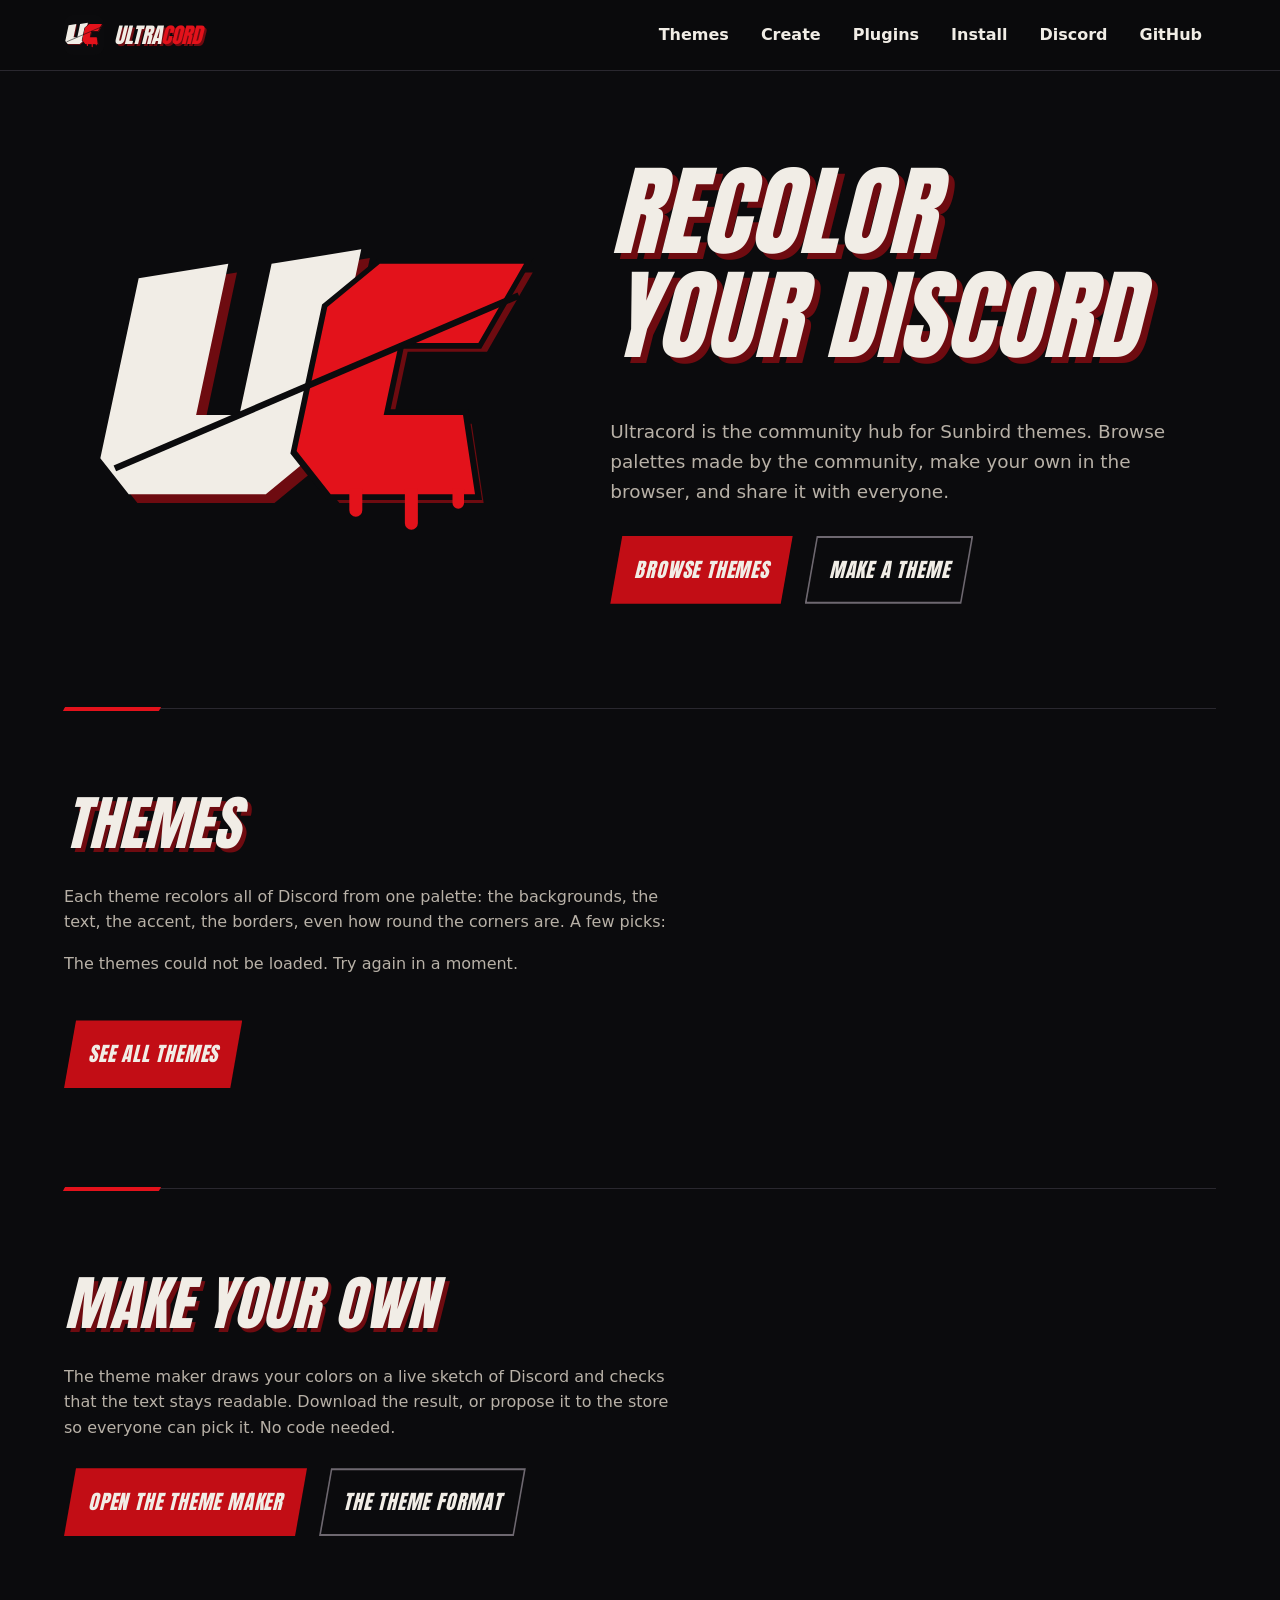
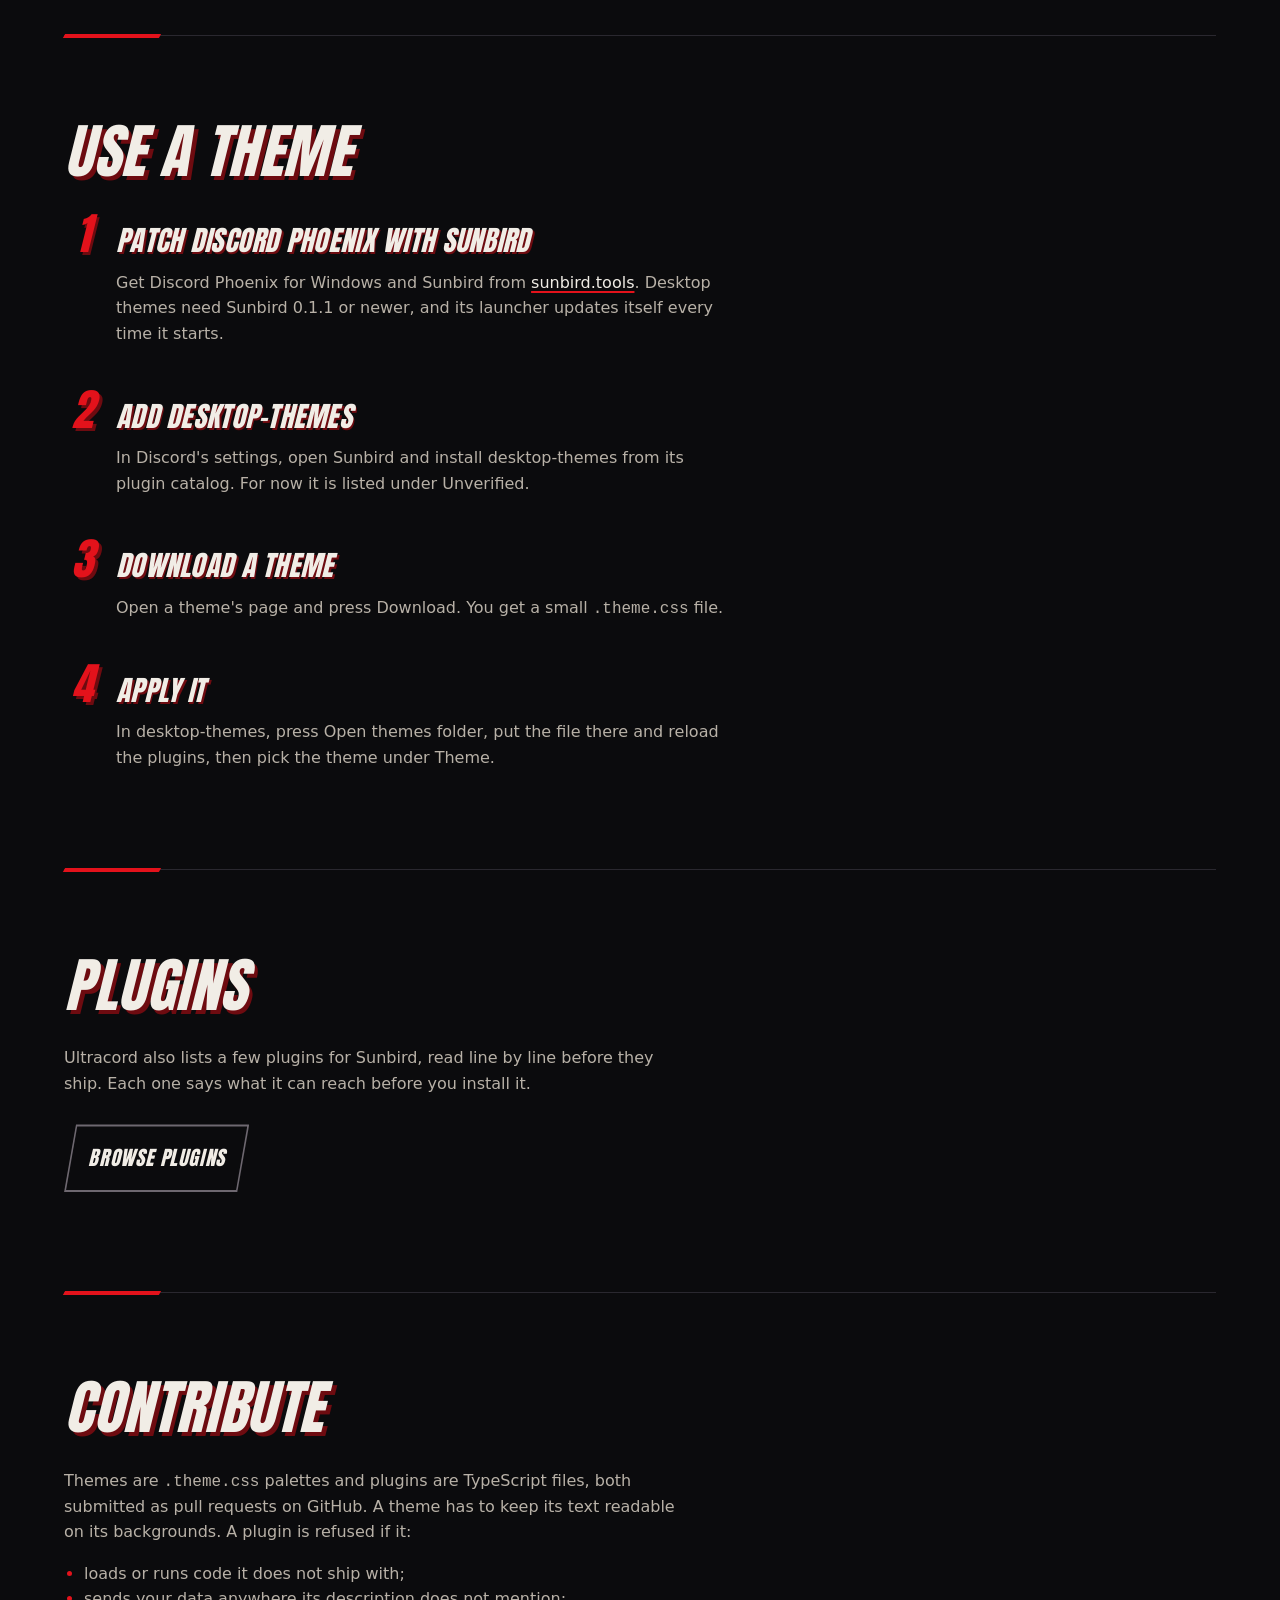
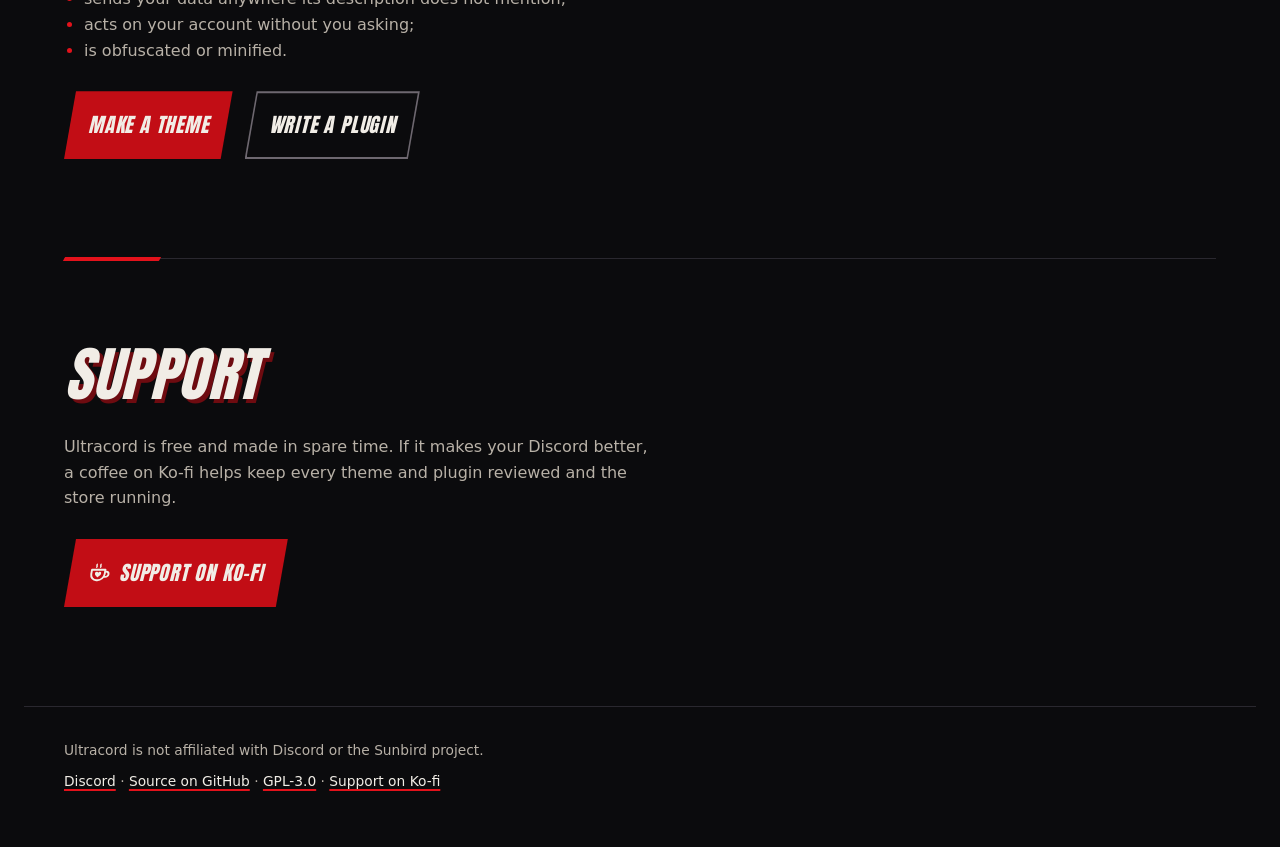
==== commit 0f22e6bf: "Update Theme Steps For Sunbird 0.1.1" ====
--- a/index.html
+++ b/index.html
@@ -83,7 +83,11 @@
       <ol class="steps">
         <li>
           <h3>Patch Discord Phoenix with Sunbird</h3>
-          <p>Install it from <a href="https://sunbird.tools/">sunbird.tools</a> on Discord Phoenix for Windows. Themes come with Sunbird's desktop-themes plugin: if it is not in Sunbird's settings yet, it arrives with the next Sunbird update.</p>
+          <p>Get Discord Phoenix for Windows and Sunbird from <a href="https://sunbird.tools/">sunbird.tools</a>. Desktop themes need Sunbird 0.1.1 or newer, and its launcher updates itself every time it starts.</p>
+        </li>
+        <li>
+          <h3>Add desktop-themes</h3>
+          <p>In Discord's settings, open Sunbird and install desktop-themes from its plugin catalog. For now it is listed under Unverified.</p>
         </li>
         <li>
           <h3>Download a theme</h3>
@@ -91,7 +95,7 @@
         </li>
         <li>
           <h3>Apply it</h3>
-          <p>In Discord's settings, open Sunbird, then desktop-themes. Press Open themes folder, put the file there and reload the plugins, then pick your theme under Theme.</p>
+          <p>In desktop-themes, press Open themes folder, put the file there and reload the plugins, then pick the theme under Theme.</p>
         </li>
       </ol>
     </section>
--- a/styles.css
+++ b/styles.css
@@ -1321,6 +1321,51 @@
   display: flex;
 }
 
+.sort {
+  display: grid;
+  gap: 0.375rem;
+
+  label {
+    font-weight: 600;
+  }
+
+  select {
+    min-block-size: 2.75rem;
+    padding: 0.5rem 0.75rem;
+    border: 1px solid var(--line-strong);
+    background: var(--panel);
+    color: var(--bone);
+    font: inherit;
+  }
+}
+
+/* Downloads, comments and reactions, with an icon each. */
+.stats {
+  display: flex;
+  flex-wrap: wrap;
+  gap: 0.25rem 1rem;
+  margin: 0;
+  padding: 0;
+  list-style: none;
+  color: var(--muted);
+  font-size: 0.875rem;
+  font-variant-numeric: tabular-nums;
+
+  li {
+    display: inline-flex;
+    align-items: center;
+    gap: 0.375rem;
+  }
+
+  svg {
+    flex: none;
+    inline-size: 1.05rem;
+    block-size: 1.05rem;
+    color: var(--tp-accent, var(--red));
+  }
+}
+
+
 .breadcrumb {
   display: flex;
   gap: 0.5rem;
@@ -1330,90 +1375,188 @@
 }
 
 .theme-page {
-  display: grid;
-  gap: clamp(1.5rem, 1rem + 2vw, 3rem);
-  padding-block: 1.5rem clamp(2.5rem, 2rem + 3vw, 4rem);
+  padding-block: 1rem clamp(3rem, 2rem + 4vw, 5rem);
 
   &[hidden] {
     display: none;
   }
+}
+
+/* Title, details and the rating badge on the right, like an add-on page on betterdiscord.app. */
+.theme-head {
+  display: flex;
+  flex-wrap: wrap;
+  align-items: start;
+  justify-content: space-between;
+  gap: 1rem 2rem;
+  margin-block-end: 1.5rem;
 
   h1 {
-    margin-block-end: 0.25em;
-  }
-
-  .meta {
-    margin-block-end: 0.5rem;
-    font-size: 0.9375rem;
-
-    strong {
-      color: var(--bone);
-    }
-  }
-
-  .actions {
-    margin-block-start: 1.25rem;
-  }
-}
-
-/* The sketch takes the accent as its frame, like the cards do. */
-.theme-preview .tp {
+    margin-block-end: 0.3em;
+  }
+
+  .lead {
+    margin: 0;
+  }
+}
+
+.theme-title {
+  flex: 1 1 28rem;
+  min-inline-size: 0;
+}
+
+.theme-meta {
+  display: flex;
+  flex-wrap: wrap;
+  gap: 0.25rem 1.25rem;
+  margin: 0 0 0.75rem;
+  padding: 0;
+  list-style: none;
+  color: var(--muted);
+  font-size: 0.9375rem;
+
+  strong {
+    color: var(--bone);
+  }
+}
+
+.rating-badge {
+  display: inline-grid;
+  grid-template-columns: auto auto;
+  align-items: center;
+  column-gap: 0.625rem;
+  padding: 0.625rem 1rem;
+  border: 1px solid var(--line-strong);
+  background: var(--panel);
+  color: var(--bone);
+  font-weight: 700;
+  text-decoration: none;
+
+  &[hidden] {
+    display: none;
+  }
+
+  svg {
+    grid-row: span 2;
+    inline-size: 1.5rem;
+    block-size: 1.5rem;
+    color: var(--tp-accent, var(--red));
+  }
+
+  &:hover {
+    color: var(--bone);
+    border-color: var(--bone);
+  }
+}
+
+.rating-votes {
+  color: var(--muted);
+  font-size: 0.8125rem;
+  font-weight: 400;
+}
+
+/* Phones: preview, then the sidebar, then the rest. Wide screens: the sidebar on the right. */
+.theme-layout {
+  display: grid;
+  grid-template-areas:
+    "preview"
+    "side"
+    "rest";
+  gap: 1.5rem;
+}
+
+.theme-preview {
+  grid-area: preview;
+
+  .tp {
+    border: 0;
+    border-block-start: 4px solid var(--tp-accent);
+    box-shadow: 0 1.5rem 3rem rgb(0 0 0 / 0.45);
+  }
+}
+
+.theme-side {
+  grid-area: side;
+  display: grid;
+  gap: 1rem;
+  align-content: start;
+}
+
+.theme-rest {
+  grid-area: rest;
+  min-inline-size: 0;
+}
+
+@media (width >= 60rem) {
+  .theme-layout {
+    grid-template-columns: minmax(0, 1fr) 20rem;
+    grid-template-areas:
+      "preview side"
+      "rest side";
+    column-gap: 2rem;
+  }
+}
+
+.side-card {
+  padding: 1.25rem;
+  background: var(--panel);
+  border: 1px solid var(--line);
+
+  h2 {
+    margin-block-end: 0.75rem;
+    font-size: 1.375rem;
+  }
+}
+
+.side-actions {
+  display: grid;
+  gap: 0.75rem;
+
+  .button {
+    justify-content: center;
+  }
+}
+
+.about {
+  display: grid;
+  grid-template-columns: auto minmax(0, 1fr);
+  gap: 0.5rem 1rem;
+  margin: 0;
+  font-size: 0.9375rem;
+
+  dt {
+    color: var(--muted);
+  }
+
+  dd {
+    margin: 0;
+    overflow-wrap: anywhere;
+  }
+
+  code {
+    font-size: 0.8125rem;
+  }
+}
+
+.theme-block {
+  margin-block-start: 2.5rem;
+
+  h2 {
+    font-size: clamp(1.75rem, 1.4rem + 1.5vw, 2.25rem);
+  }
+
+  > p {
+    color: var(--muted);
+  }
+}
+
+/* The giscus frame, sized here as well as by giscus.app/default.css. */
+.giscus {
+  min-block-size: 10rem;
+}
+
+.giscus-frame {
+  inline-size: 100%;
   border: 0;
-  border-block-start: 4px solid var(--tp-accent);
-  box-shadow: 0 1.5rem 3rem rgb(0 0 0 / 0.45);
-}
-
-@media (width >= 60rem) {
-  .theme-page {
-    grid-template-columns: minmax(0, 1.3fr) minmax(0, 1fr);
-    align-items: start;
-  }
-
-  .theme-preview {
-    position: sticky;
-    inset-block-start: 6rem;
-  }
-}
-
-.palette-title {
-  margin-block-start: 2rem;
-  font-size: 1.5rem;
-}
-
-.palette {
-  display: grid;
-  grid-template-columns: minmax(0, 1fr) auto;
-  column-gap: 1rem;
-  margin: 0;
-  border-block-start: 1px solid var(--line);
-
-  dt,
-  dd {
-    padding-block: 0.625rem;
-    border-block-end: 1px solid var(--line);
-  }
-
-  dt {
-    display: grid;
-    font-weight: 600;
-
-    .help {
-      font-weight: 400;
-      font-size: 0.8125rem;
-    }
-  }
-
-  dd {
-    display: flex;
-    align-items: center;
-    gap: 0.625rem;
-    margin: 0;
-  }
-}
-
-.palette-swatch {
-  inline-size: 1.75rem;
-  aspect-ratio: 1;
-  background: var(--c);
-  border: 1px solid var(--line-strong);
-}
+  color-scheme: dark;
+}
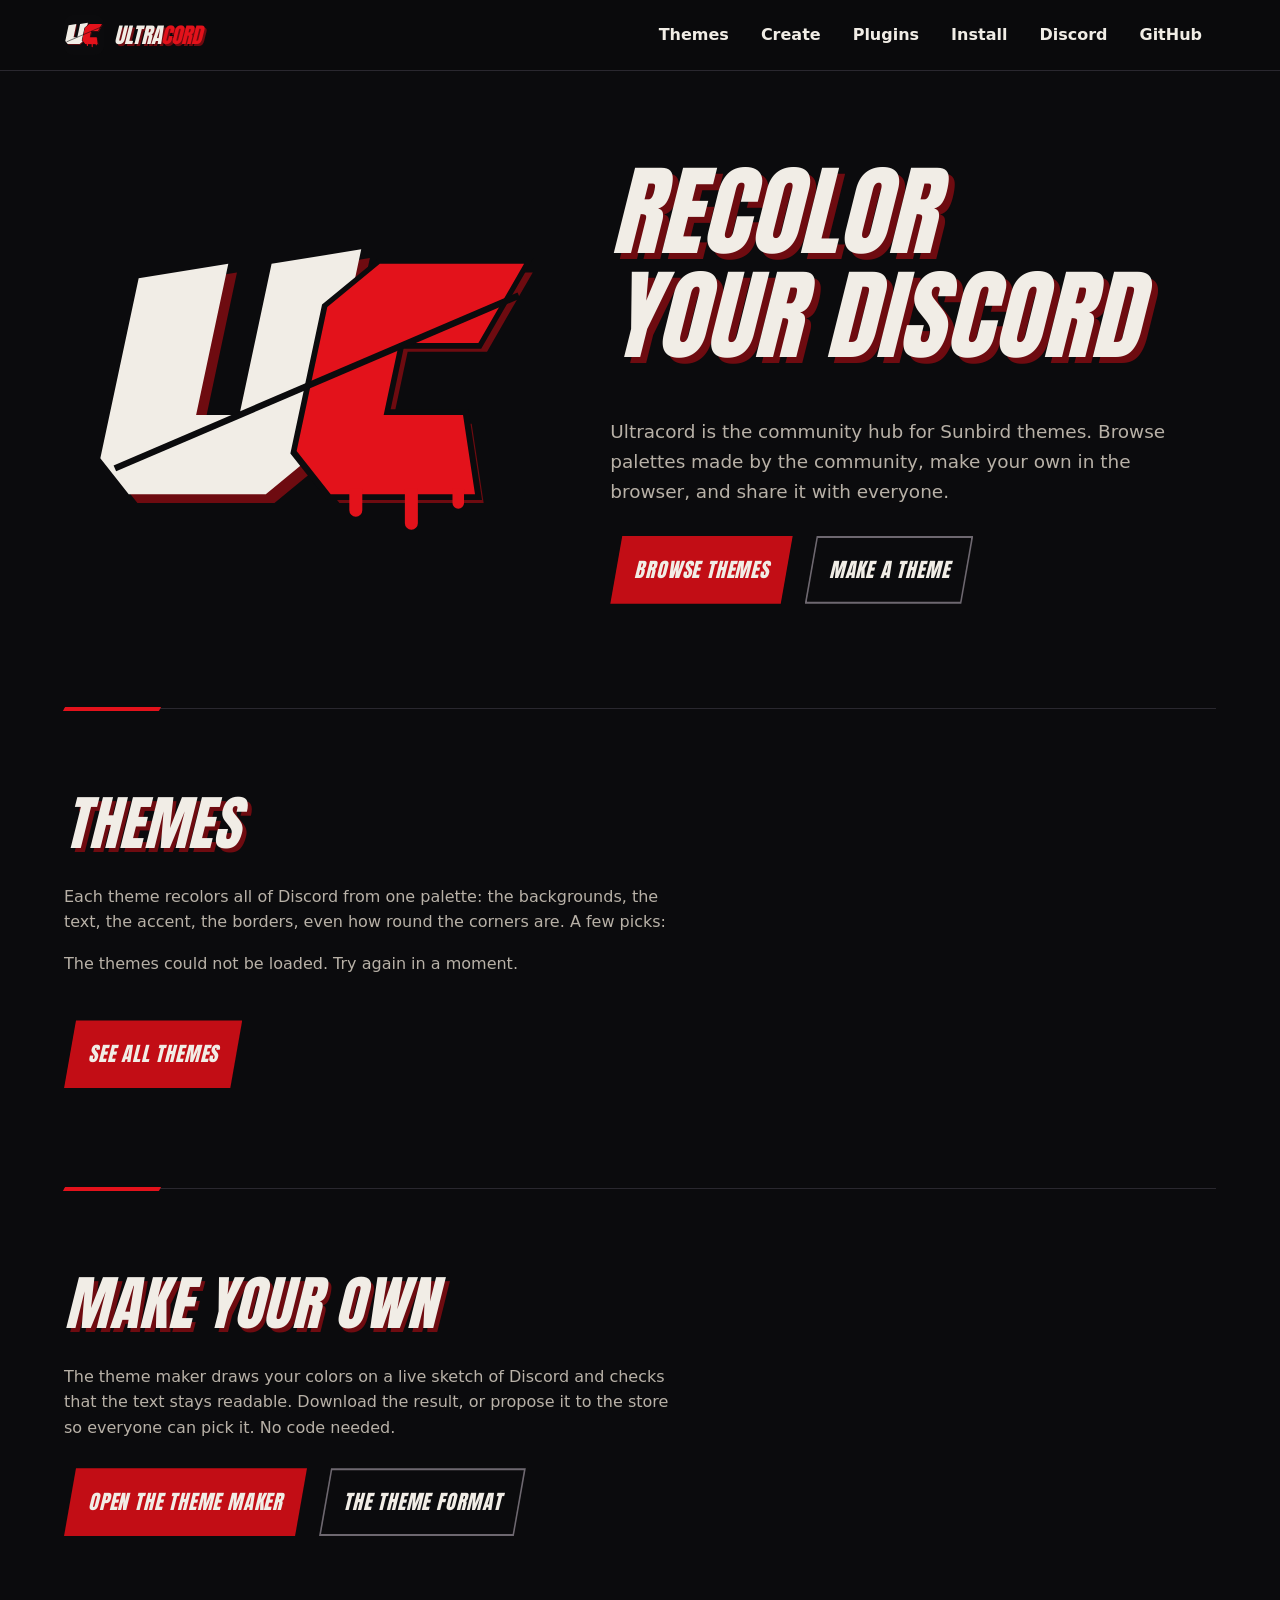
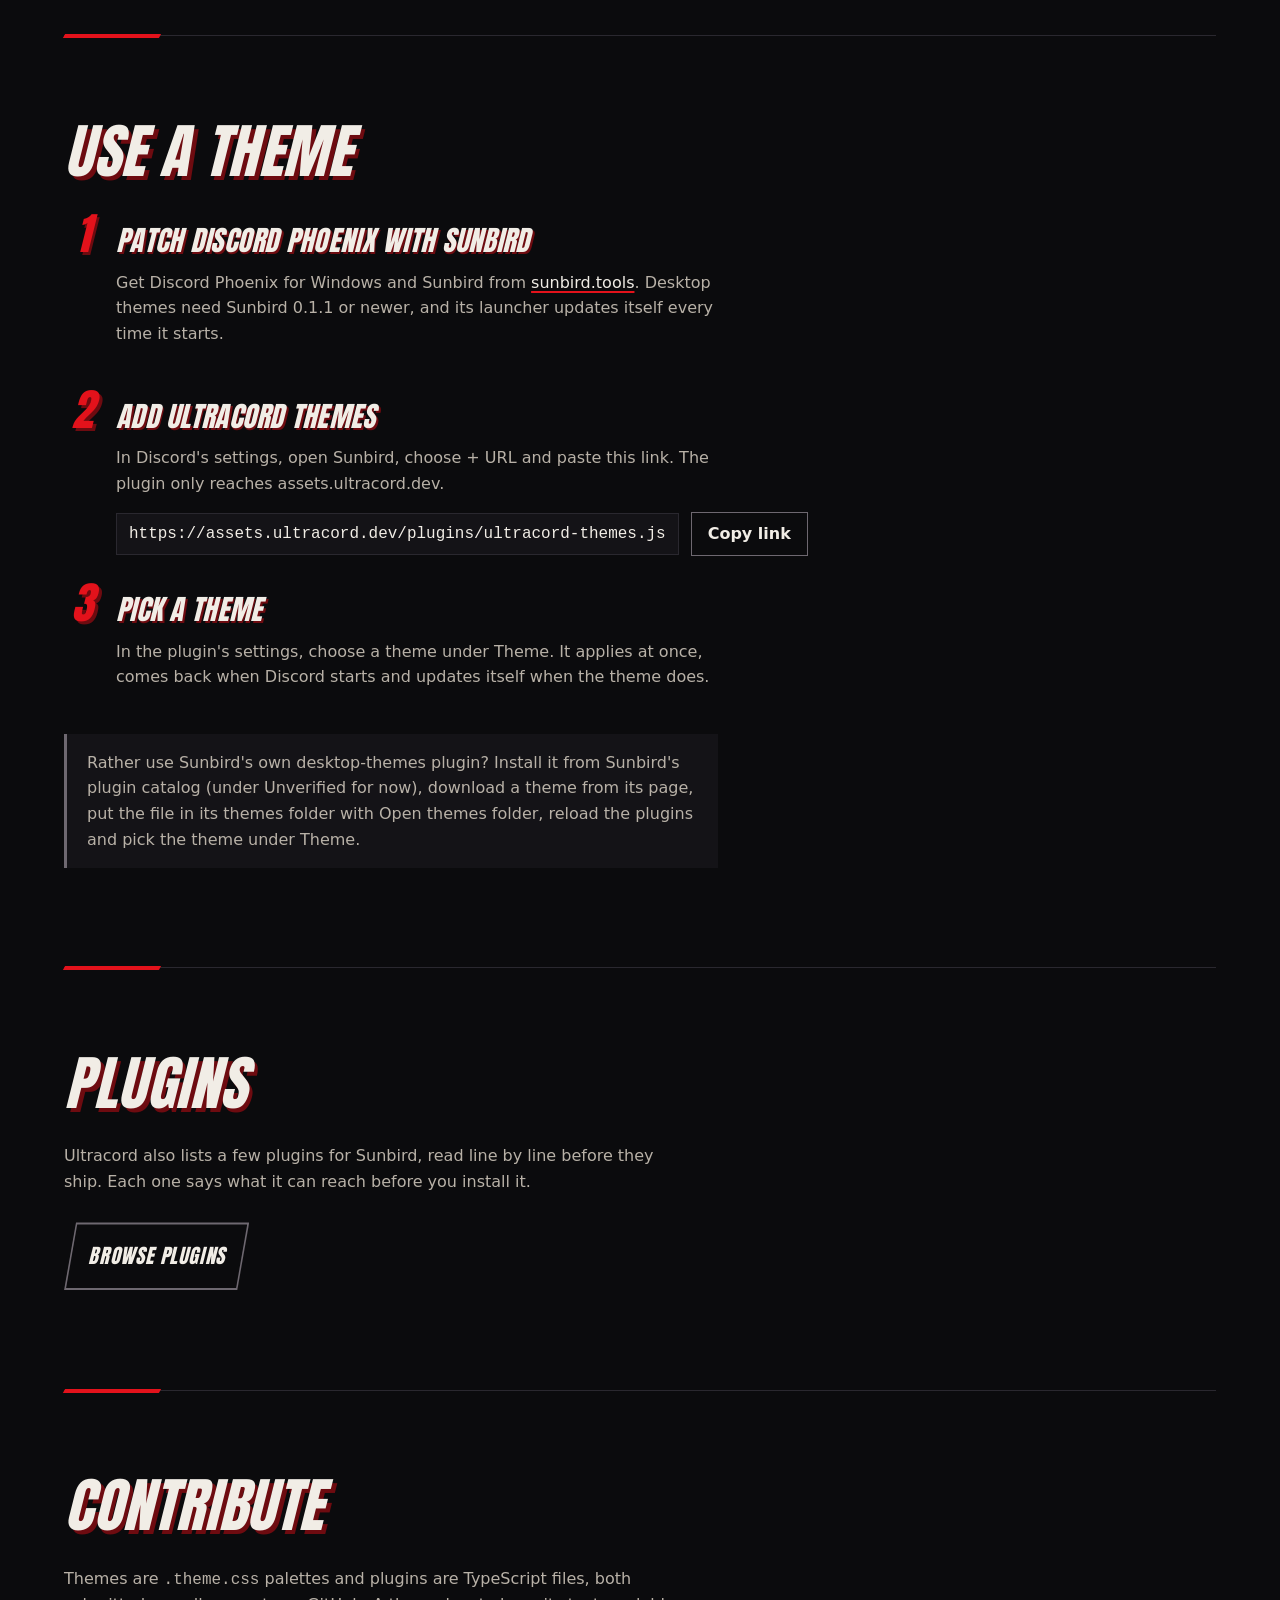
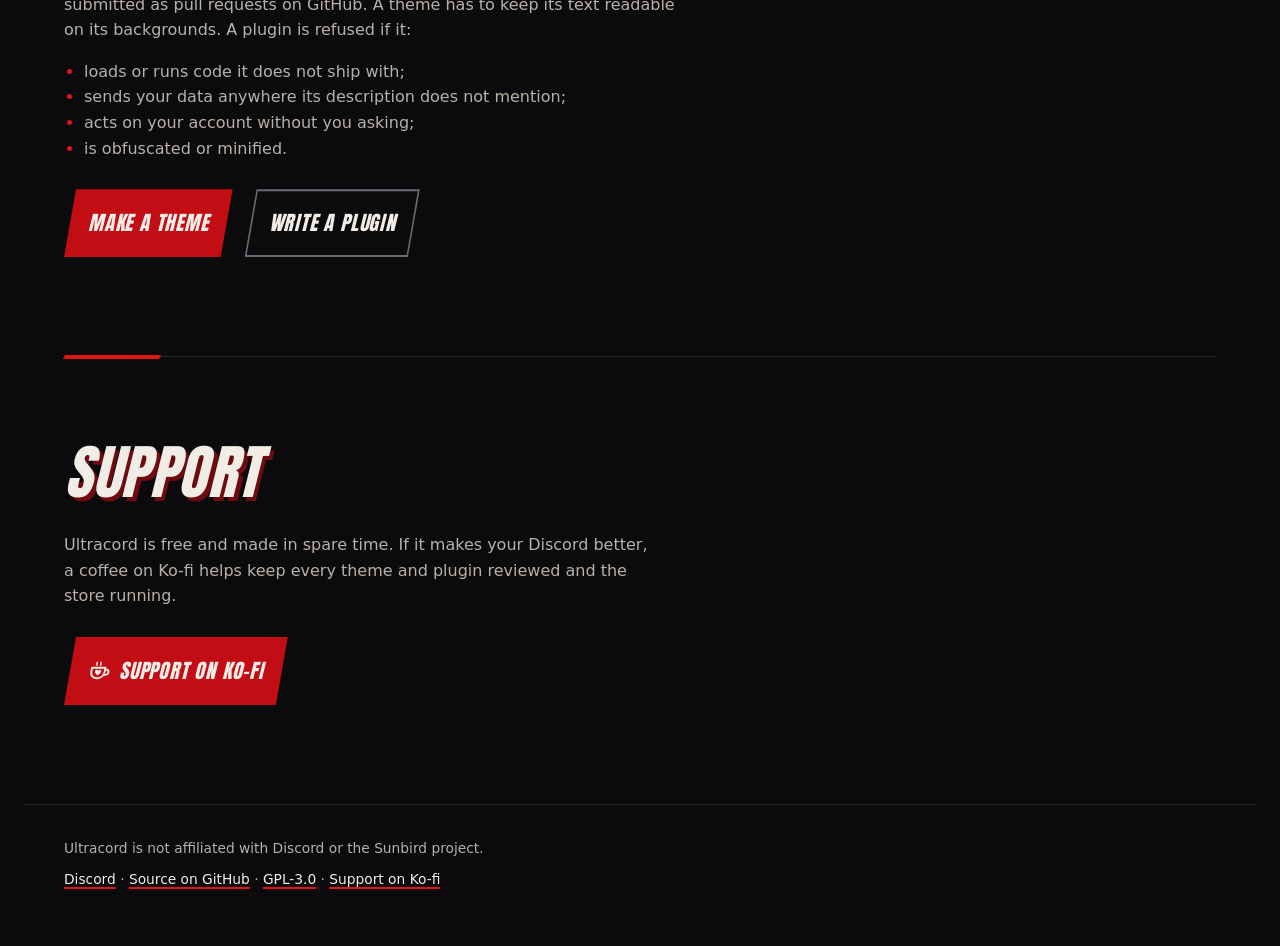
==== commit a12ad633: "Present The Ultracord Themes Plugin" ====
--- a/index.html
+++ b/index.html
@@ -86,18 +86,22 @@
           <p>Get Discord Phoenix for Windows and Sunbird from <a href="https://sunbird.tools/">sunbird.tools</a>. Desktop themes need Sunbird 0.1.1 or newer, and its launcher updates itself every time it starts.</p>
         </li>
         <li>
-          <h3>Add desktop-themes</h3>
-          <p>In Discord's settings, open Sunbird and install desktop-themes from its plugin catalog. For now it is listed under Unverified.</p>
+          <h3>Add Ultracord Themes</h3>
+          <p>In Discord's settings, open Sunbird, choose + URL and paste this link. The plugin only reaches assets.ultracord.dev.</p>
+          <div class="copy-row">
+            <code id="plugin-url">https://assets.ultracord.dev/plugins/ultracord-themes.js</code>
+            <span class="copy">
+              <button class="copy-button" type="button" command="--copy" commandfor="plugin-url">Copy link<span class="visually-hidden"> to the Ultracord Themes plugin</span></button>
+              <span class="tip" role="status"></span>
+            </span>
+          </div>
         </li>
         <li>
-          <h3>Download a theme</h3>
-          <p>Open a theme's page and press Download. You get a small <code>.theme.css</code> file.</p>
-        </li>
-        <li>
-          <h3>Apply it</h3>
-          <p>In desktop-themes, press Open themes folder, put the file there and reload the plugins, then pick the theme under Theme.</p>
+          <h3>Pick a theme</h3>
+          <p>In the plugin's settings, choose a theme under Theme. It applies at once, comes back when Discord starts and updates itself when the theme does.</p>
         </li>
       </ol>
+      <p class="other-way">Rather use Sunbird's own desktop-themes plugin? Install it from Sunbird's plugin catalog (under Unverified for now), download a theme from its page, put the file in its themes folder with Open themes folder, reload the plugins and pick the theme under Theme.</p>
     </section>
 
     <section id="plugins" class="section" aria-labelledby="plugins-title">
--- a/styles.css
+++ b/styles.css
@@ -1560,3 +1560,12 @@
   border: 0;
   color-scheme: dark;
 }
+
+/* The other way to use a theme, under the steps. */
+.other-way {
+  margin-block-start: 1.75rem;
+  padding: 1rem 1.25rem;
+  border-inline-start: 3px solid var(--line-strong);
+  background: var(--panel);
+  color: var(--muted);
+}
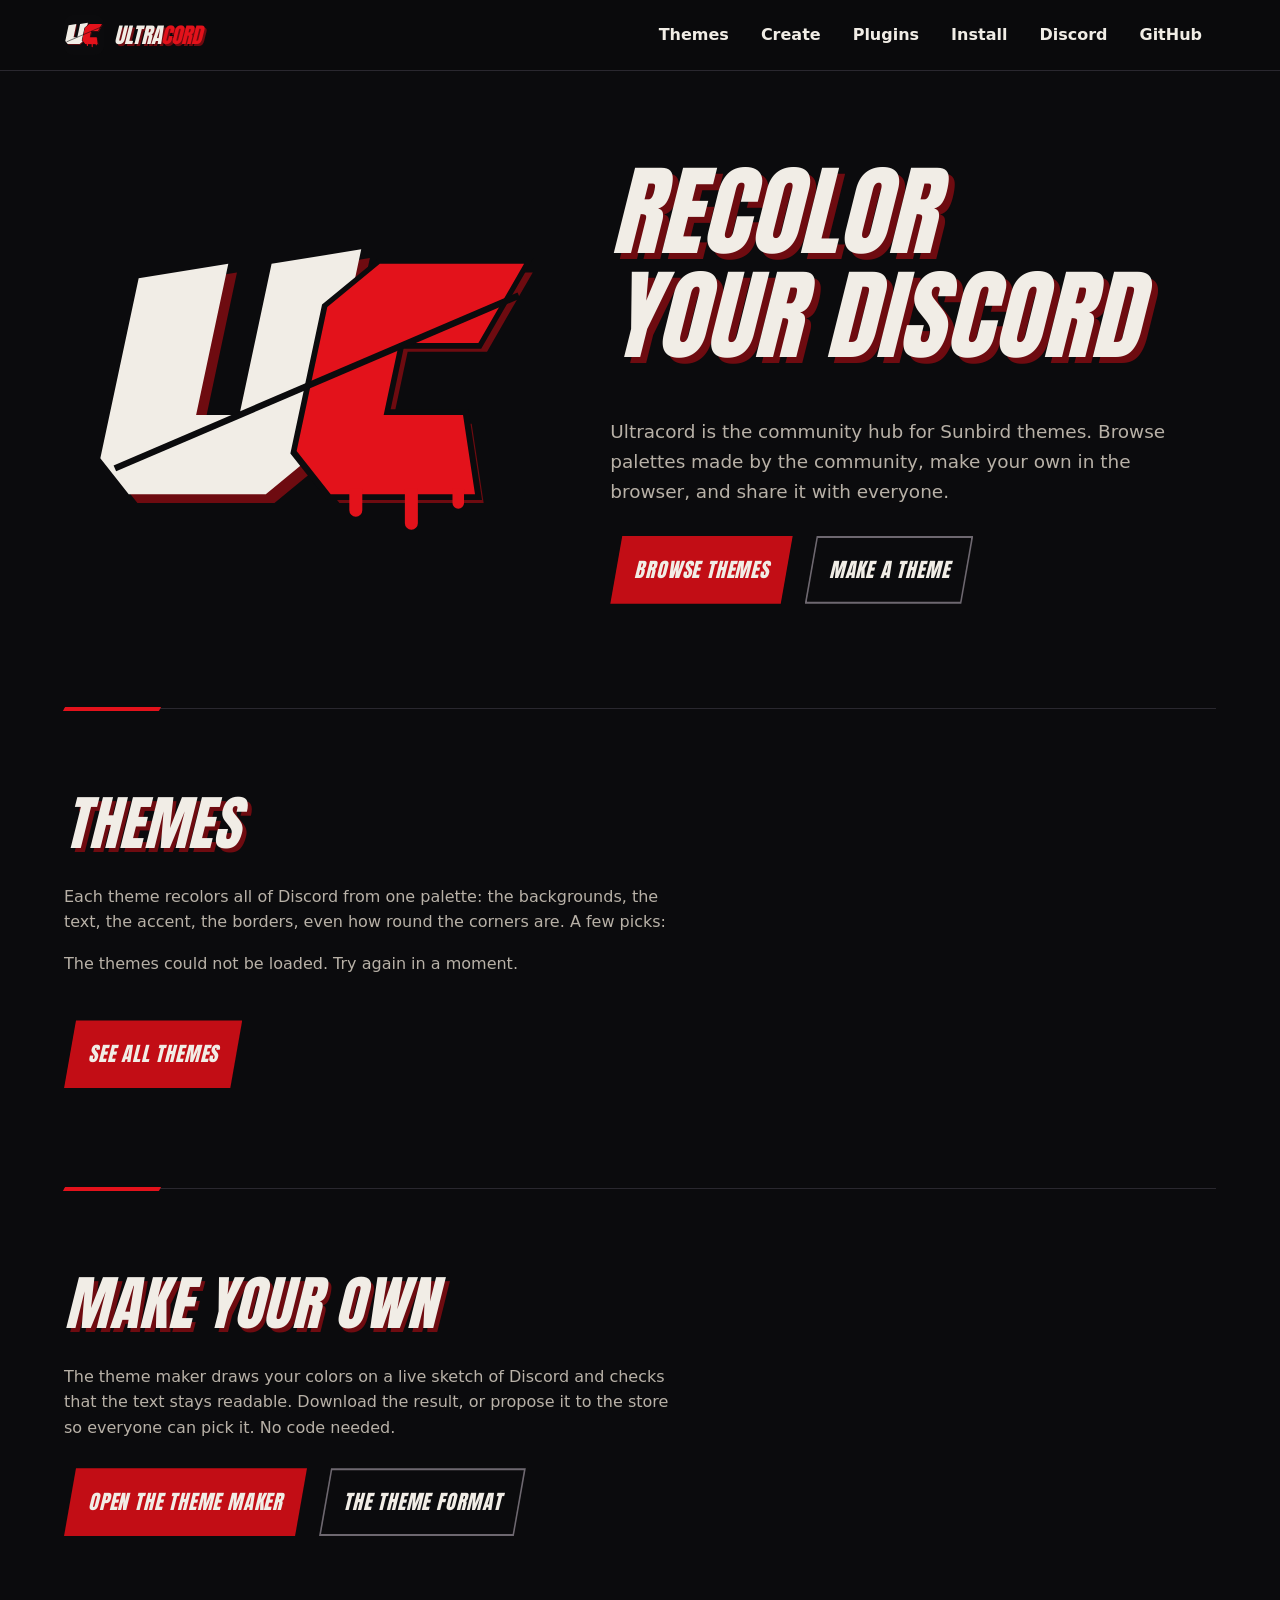
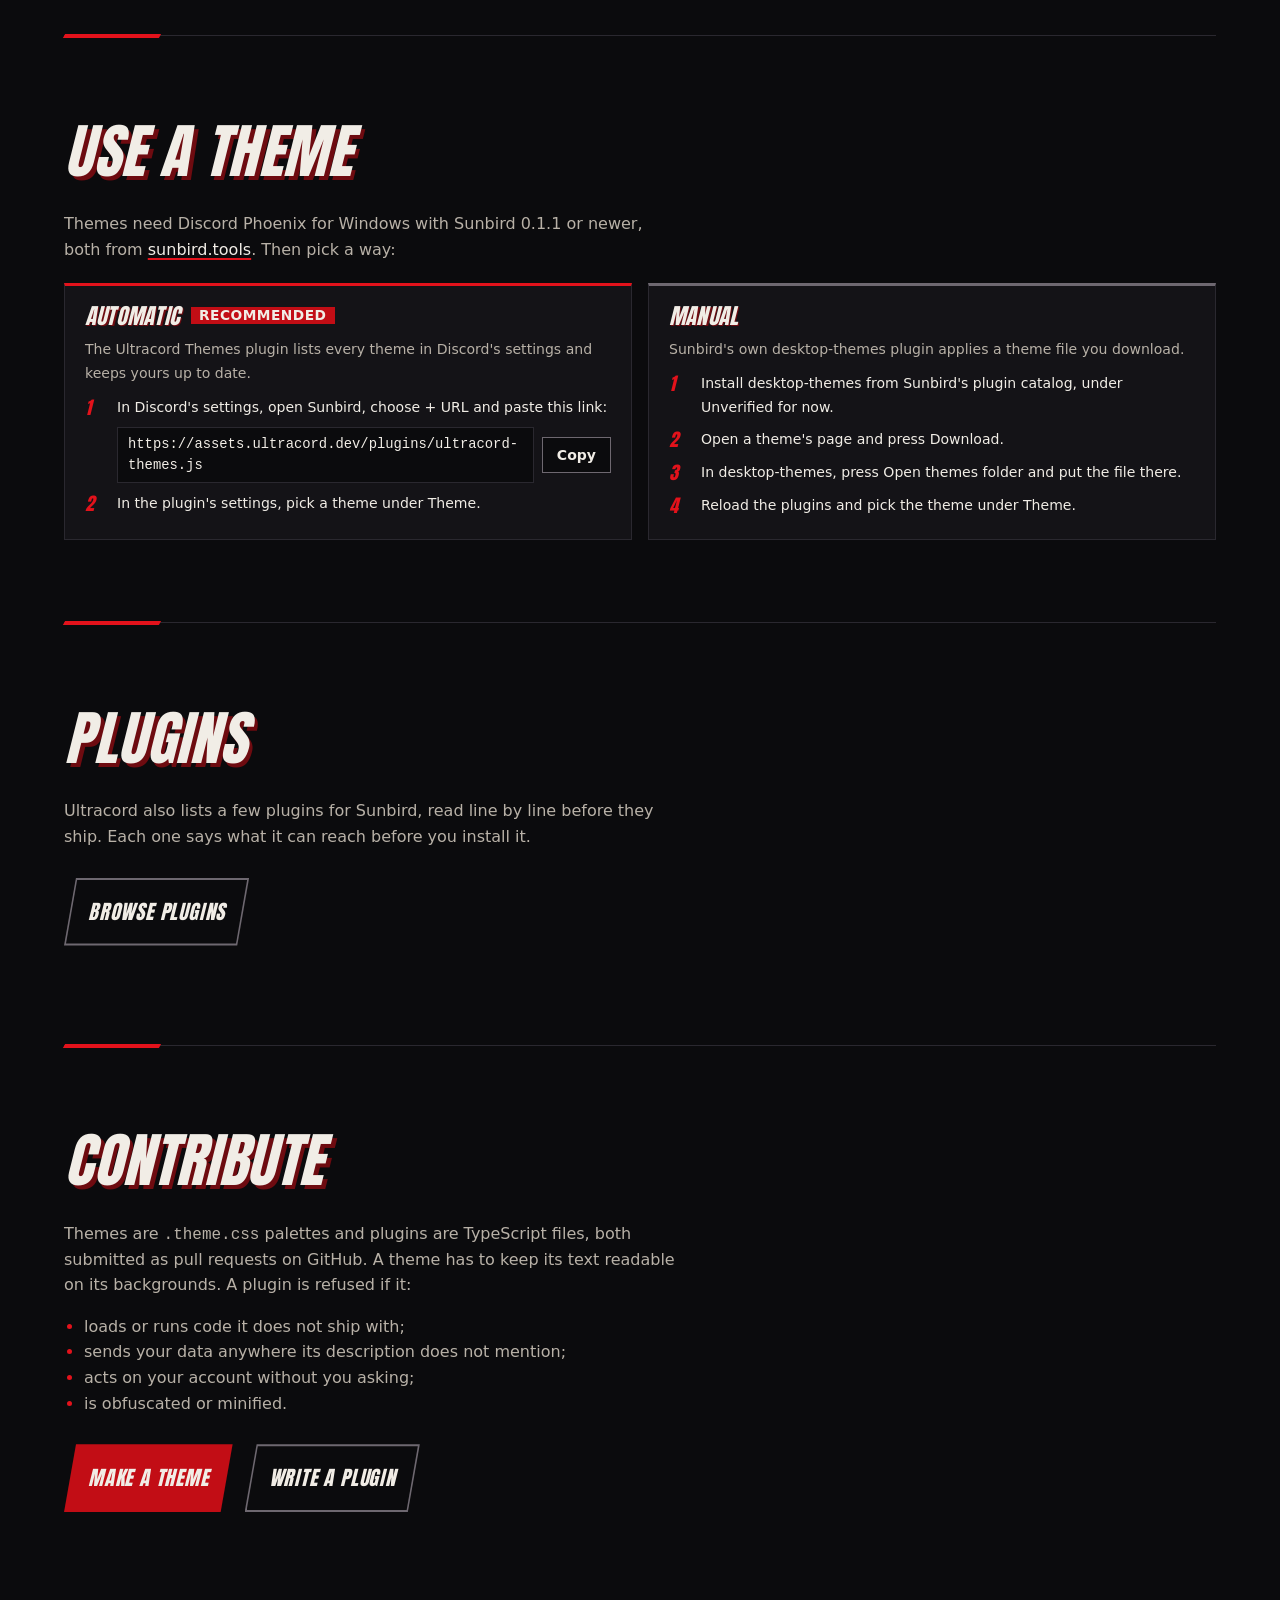
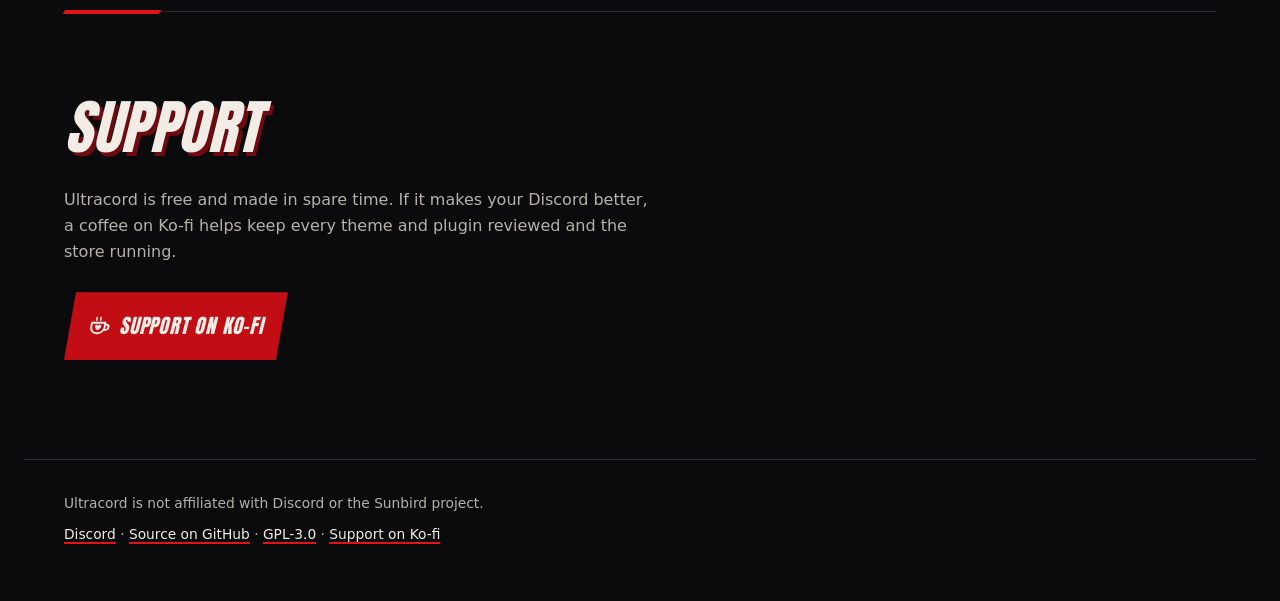
==== commit 0aa579c1: "Split Theme Install Into Automatic And Manual" ====
--- a/index.html
+++ b/index.html
@@ -80,28 +80,35 @@
 
     <section id="install" class="section" aria-labelledby="install-title">
       <h2 id="install-title">Use a theme</h2>
-      <ol class="steps">
-        <li>
-          <h3>Patch Discord Phoenix with Sunbird</h3>
-          <p>Get Discord Phoenix for Windows and Sunbird from <a href="https://sunbird.tools/">sunbird.tools</a>. Desktop themes need Sunbird 0.1.1 or newer, and its launcher updates itself every time it starts.</p>
-        </li>
-        <li>
-          <h3>Add Ultracord Themes</h3>
-          <p>In Discord's settings, open Sunbird, choose + URL and paste this link. The plugin only reaches assets.ultracord.dev.</p>
-          <div class="copy-row">
-            <code id="plugin-url">https://assets.ultracord.dev/plugins/ultracord-themes.js</code>
-            <span class="copy">
-              <button class="copy-button" type="button" command="--copy" commandfor="plugin-url">Copy link<span class="visually-hidden"> to the Ultracord Themes plugin</span></button>
-              <span class="tip" role="status"></span>
-            </span>
-          </div>
-        </li>
-        <li>
-          <h3>Pick a theme</h3>
-          <p>In the plugin's settings, choose a theme under Theme. It applies at once, comes back when Discord starts and updates itself when the theme does.</p>
-        </li>
-      </ol>
-      <p class="other-way">Rather use Sunbird's own desktop-themes plugin? Install it from Sunbird's plugin catalog (under Unverified for now), download a theme from its page, put the file in its themes folder with Open themes folder, reload the plugins and pick the theme under Theme.</p>
+      <p class="install-intro">Themes need Discord Phoenix for Windows with Sunbird 0.1.1 or newer, both from <a href="https://sunbird.tools/">sunbird.tools</a>. Then pick a way:</p>
+      <div class="install-ways">
+        <article class="way">
+          <h3>Automatic <span class="way-tag">Recommended</span></h3>
+          <p>The Ultracord Themes plugin lists every theme in Discord's settings and keeps yours up to date.</p>
+          <ol class="way-steps">
+            <li>In Discord's settings, open Sunbird, choose + URL and paste this link:
+              <span class="copy-row">
+                <code id="plugin-url">https://assets.ultracord.dev/plugins/ultracord-themes.js</code>
+                <span class="copy">
+                  <button class="copy-button" type="button" command="--copy" commandfor="plugin-url">Copy<span class="visually-hidden"> the link to the Ultracord Themes plugin</span></button>
+                  <span class="tip" role="status"></span>
+                </span>
+              </span>
+            </li>
+            <li>In the plugin's settings, pick a theme under Theme.</li>
+          </ol>
+        </article>
+        <article class="way">
+          <h3>Manual</h3>
+          <p>Sunbird's own desktop-themes plugin applies a theme file you download.</p>
+          <ol class="way-steps">
+            <li>Install desktop-themes from Sunbird's plugin catalog, under Unverified for now.</li>
+            <li>Open a theme's page and press Download.</li>
+            <li>In desktop-themes, press Open themes folder and put the file there.</li>
+            <li>Reload the plugins and pick the theme under Theme.</li>
+          </ol>
+        </article>
+      </div>
     </section>
 
     <section id="plugins" class="section" aria-labelledby="plugins-title">
--- a/styles.css
+++ b/styles.css
@@ -571,53 +571,6 @@
   }
 }
 
-/* Install steps */
-
-.steps {
-  display: grid;
-  gap: 1.5rem;
-  margin: 1.5rem 0 0;
-  padding: 0;
-  list-style: none;
-  counter-reset: step;
-
-  /* The number sits on the title's baseline, in a column as wide for every step, so the titles
-     line up whatever the digit. */
-  > li {
-    counter-increment: step;
-    display: grid;
-    grid-template-columns: 2.25rem minmax(0, 1fr);
-    column-gap: 1rem;
-
-    &::before {
-      content: counter(step);
-      grid-row: 1;
-      align-self: baseline;
-      font-family: var(--display);
-      font-size-adjust: cap-height from-font;
-      font-size: 2.75rem;
-      font-style: italic;
-      line-height: 1;
-      text-align: center;
-      color: var(--red);
-      text-shadow: 0.06em 0.06em 0 var(--deep);
-    }
-
-    > * {
-      grid-column: 2;
-    }
-
-    > h3 {
-      grid-row: 1;
-      align-self: baseline;
-    }
-
-    p {
-      color: var(--muted);
-    }
-  }
-}
-
 .rules {
   color: var(--muted);
   max-inline-size: 60ch;
@@ -1561,11 +1514,100 @@
   color-scheme: dark;
 }
 
-/* The other way to use a theme, under the steps. */
-.other-way {
-  margin-block-start: 1.75rem;
-  padding: 1rem 1.25rem;
-  border-inline-start: 3px solid var(--line-strong);
+/* How to use a theme: two compact cards side by side, Automatic and Manual. */
+
+.install-intro {
+  margin-block-end: 1.25rem;
+}
+
+.install-ways {
+  display: grid;
+  grid-template-columns: repeat(auto-fit, minmax(min(100%, 19rem), 1fr));
+  gap: 1rem;
+}
+
+.way {
+  container-type: inline-size;
+  display: grid;
+  align-content: start;
+  gap: 0.625rem;
+  padding: 1.125rem 1.25rem 1.25rem;
   background: var(--panel);
-  color: var(--muted);
-}
+  border: 1px solid var(--line);
+  border-block-start: 3px solid var(--line-strong);
+  font-size: 0.9375rem;
+
+  &:first-child {
+    border-block-start-color: var(--red);
+  }
+
+  h3 {
+    display: flex;
+    flex-wrap: wrap;
+    align-items: center;
+    gap: 0.5rem 0.75rem;
+    margin: 0;
+    font-size: 1.375rem;
+  }
+
+  > p {
+    margin: 0;
+    color: var(--muted);
+  }
+}
+
+.way-tag {
+  padding: 0.125rem 0.5rem;
+  background: var(--red-button);
+  color: var(--bone);
+  font-family: var(--body);
+  font-size: 0.75rem;
+  font-style: normal;
+  font-weight: 700;
+  letter-spacing: 0.04em;
+  text-shadow: none;
+}
+
+.way-steps {
+  display: grid;
+  gap: 0.5rem;
+  margin: 0;
+  padding: 0;
+  list-style: none;
+  counter-reset: way;
+
+  > li {
+    counter-increment: way;
+    display: grid;
+    grid-template-columns: 1.5rem minmax(0, 1fr);
+    column-gap: 0.5rem;
+
+    &::before {
+      content: counter(way);
+      grid-row: span 2;
+      font-family: var(--display);
+      font-size-adjust: cap-height from-font;
+      font-size: 1.125rem;
+      font-style: italic;
+      line-height: 1.4;
+      color: var(--red);
+    }
+  }
+
+  .copy-row {
+    margin-block-start: 0.5rem;
+    gap: 0.5rem;
+
+    code {
+      flex: 1 1 14rem;
+      padding: 0.375rem 0.625rem;
+      background: var(--ink);
+      font-size: 0.8125rem;
+    }
+  }
+
+  .copy-button {
+    min-block-size: 2.25rem;
+    padding: 0.25rem 0.875rem;
+  }
+}
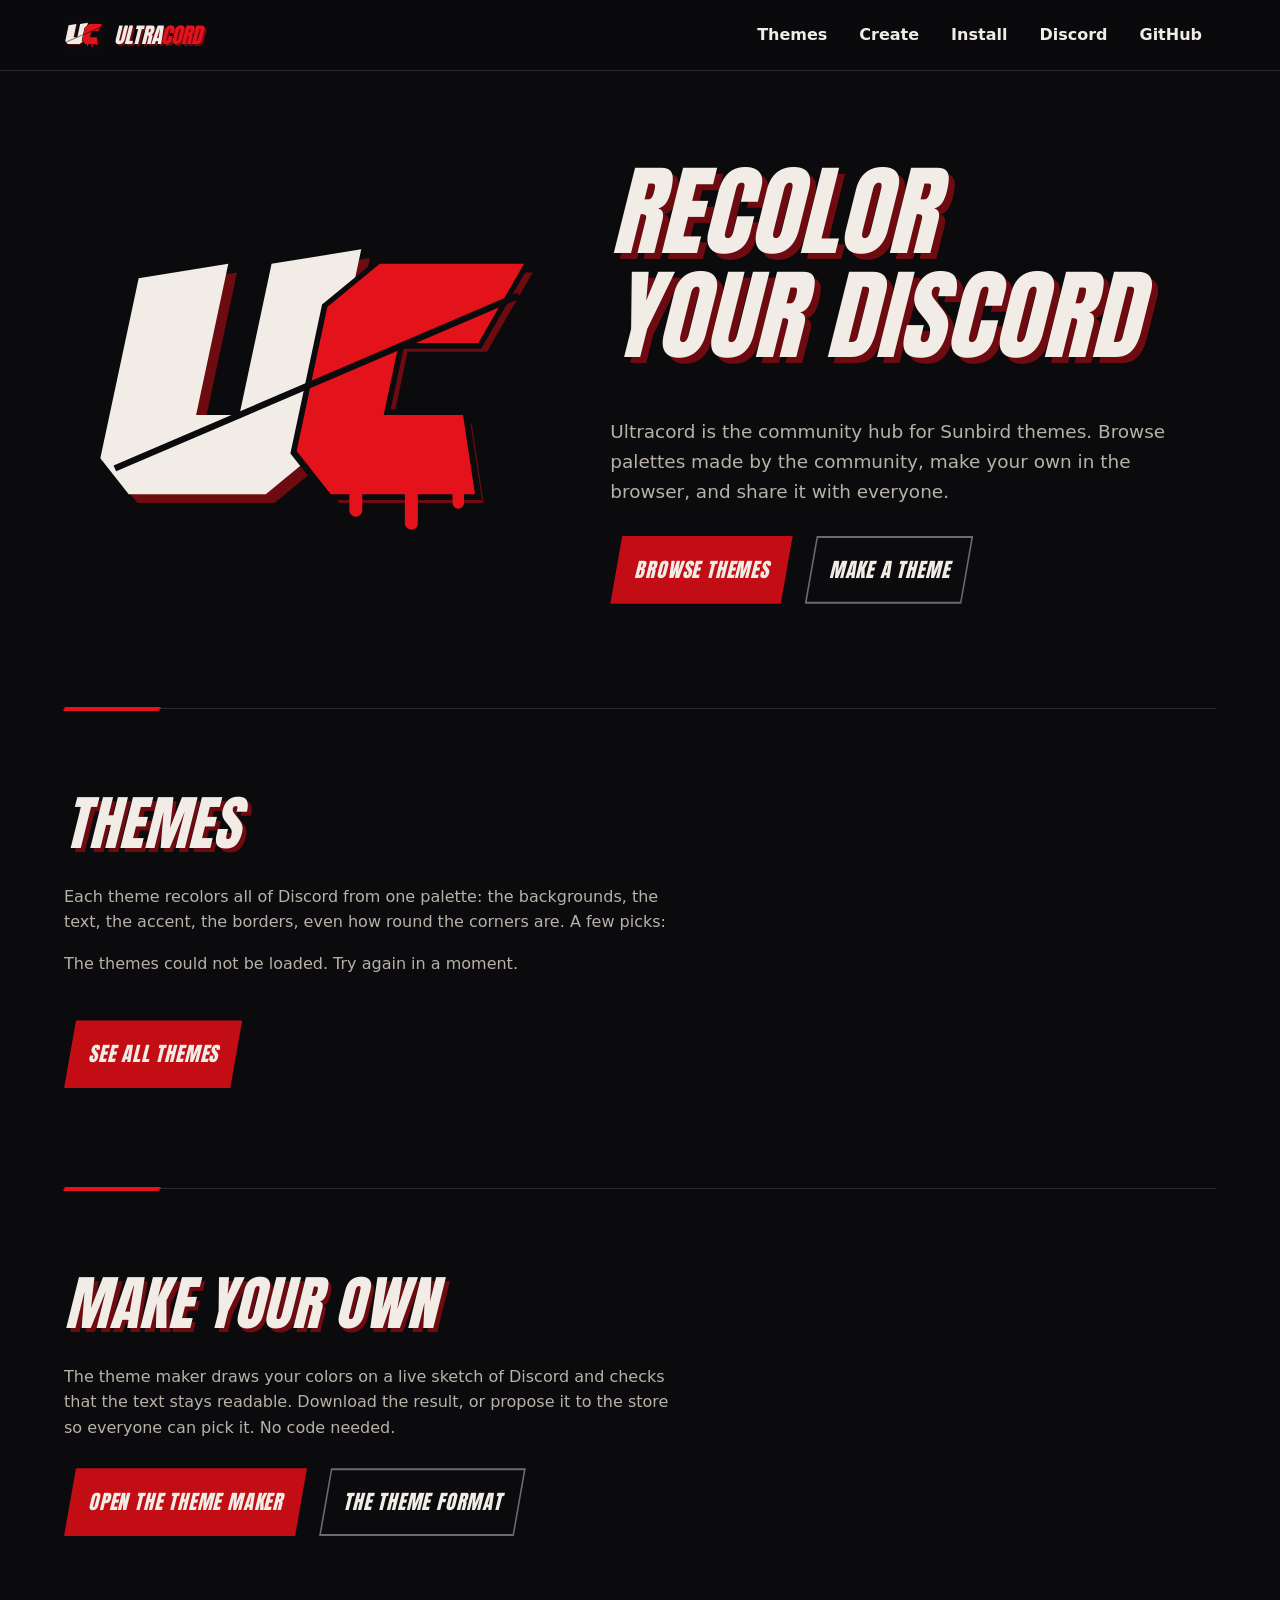
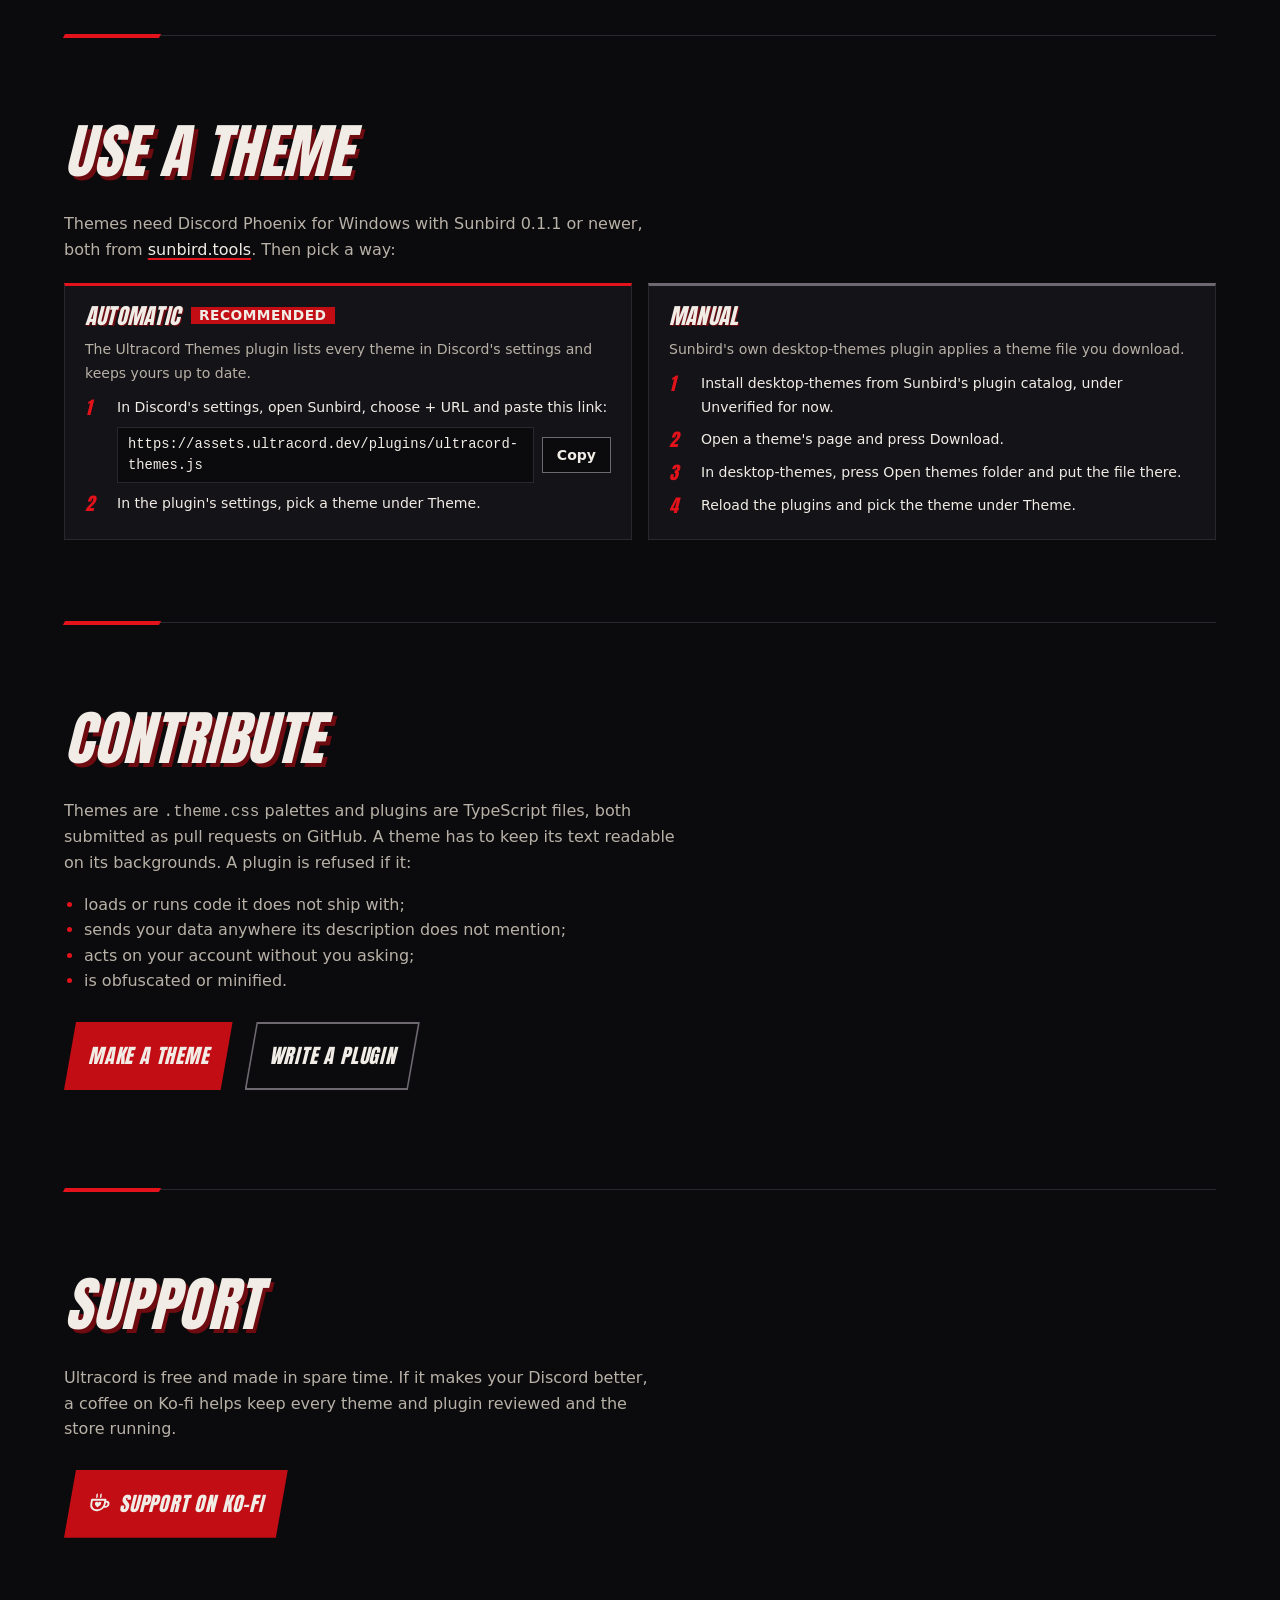
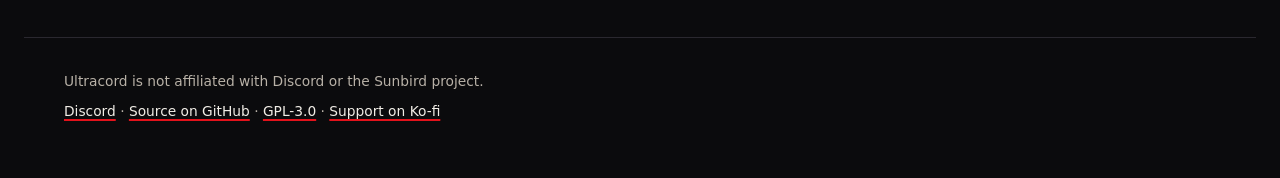
==== commit c822dc35: "Hide Plugins For Now" ====
--- a/index.html
+++ b/index.html
@@ -37,7 +37,6 @@
         <ul id="site-menu" class="site-menu" popover="auto">
           <li><a href="themes.html">Themes</a></li>
           <li><a href="create.html">Create</a></li>
-          <li><a href="plugins.html">Plugins</a></li>
           <li><a href="./#install">Install</a></li>
           <li><a href="https://discord.gg/4bGBcUesCu">Discord</a></li>
           <li><a href="https://github.com/acasamit/ultracord">GitHub</a></li>
@@ -111,14 +110,6 @@
       </div>
     </section>
 
-    <section id="plugins" class="section" aria-labelledby="plugins-title">
-      <h2 id="plugins-title">Plugins</h2>
-      <p>Ultracord also lists a few plugins for Sunbird, read line by line before they ship. Each one says what it can reach before you install it.</p>
-      <p class="actions">
-        <a class="button button-ghost" href="plugins.html">Browse plugins</a>
-      </p>
-    </section>
-
     <section id="contribute" class="section" aria-labelledby="contribute-title">
       <h2 id="contribute-title">Contribute</h2>
       <p>Themes are <code>.theme.css</code> palettes and plugins are TypeScript files, both submitted as pull requests on GitHub. A theme has to keep its text readable on its backgrounds. A plugin is refused if it:</p>
--- a/styles.css
+++ b/styles.css
@@ -756,10 +756,12 @@
   gap: 2.4cqi;
 }
 
+/* Its own height, not stretched to the lines beside it, so it stays round. */
 .tp-avatar {
   flex: none;
+  align-self: start;
   inline-size: 7cqi;
-  aspect-ratio: 1;
+  block-size: 7cqi;
   border-radius: 50%;
   background: var(--tp-elevated);
 
